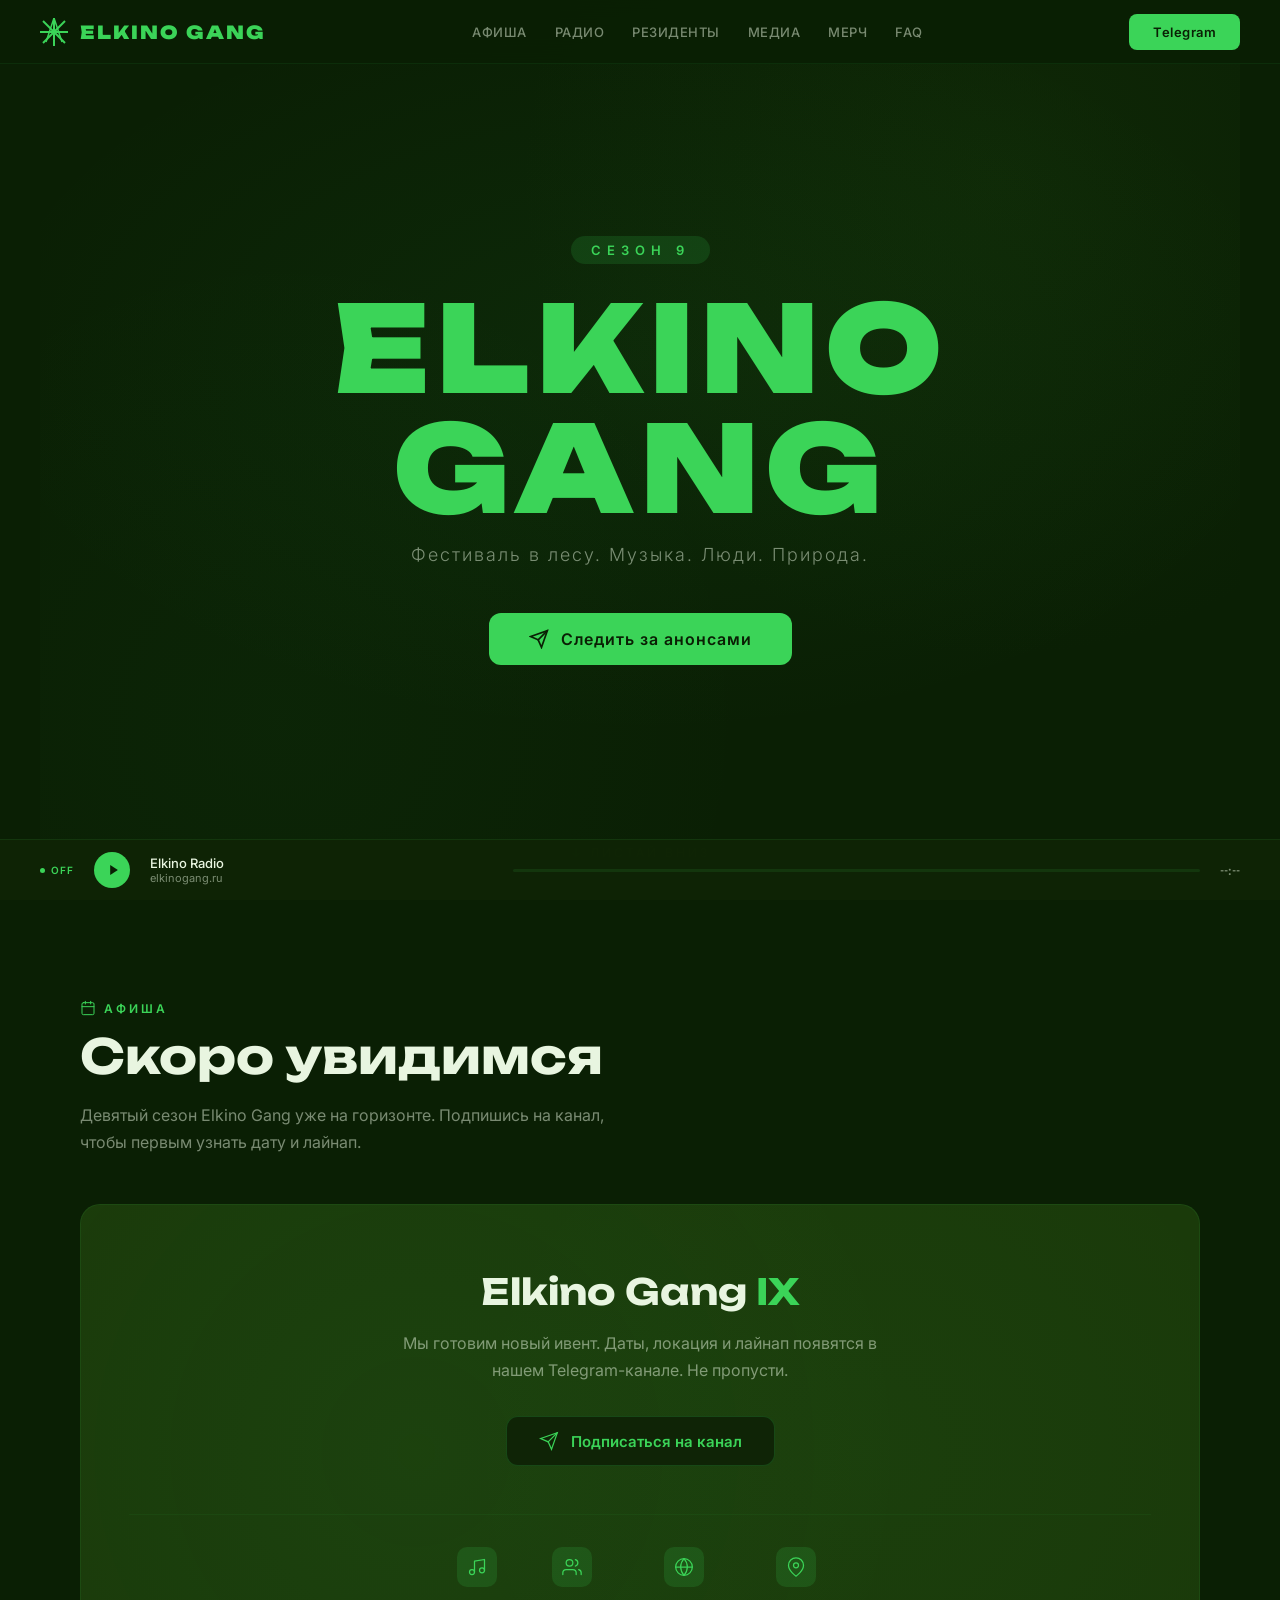
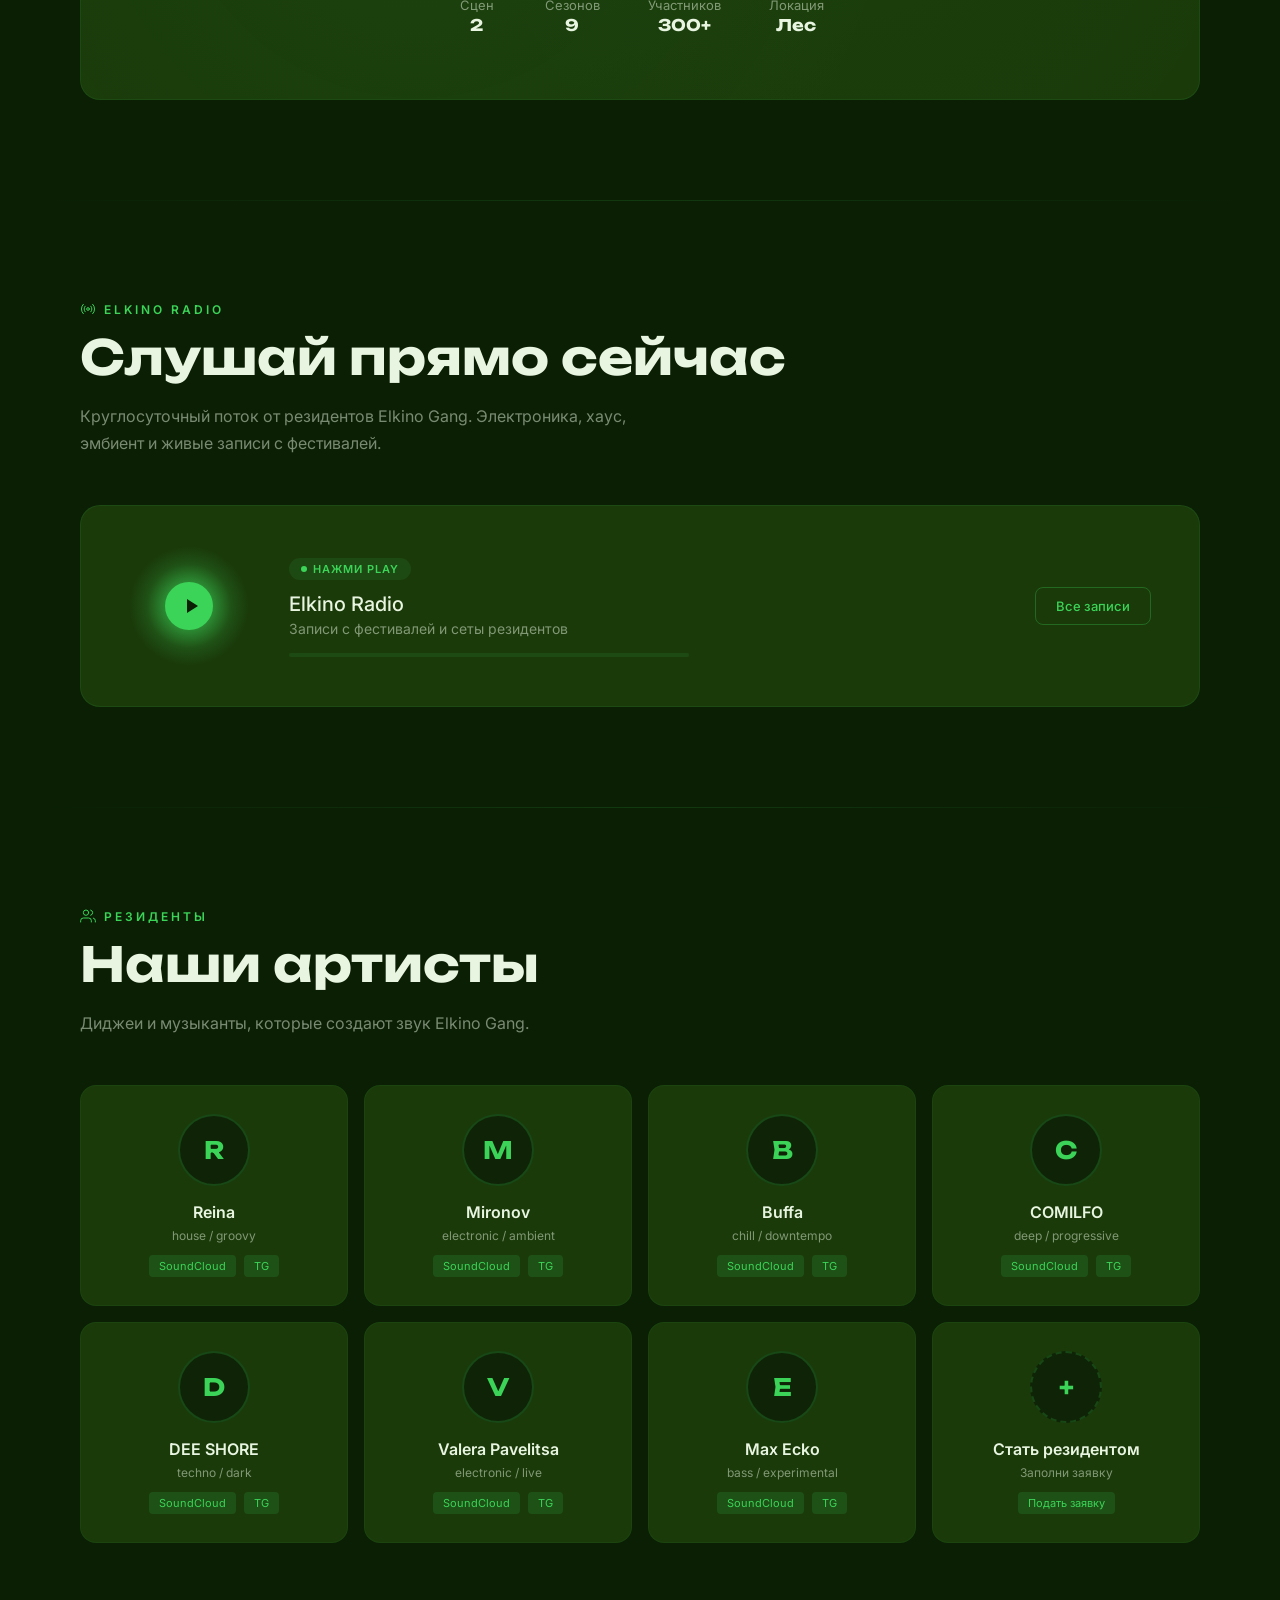
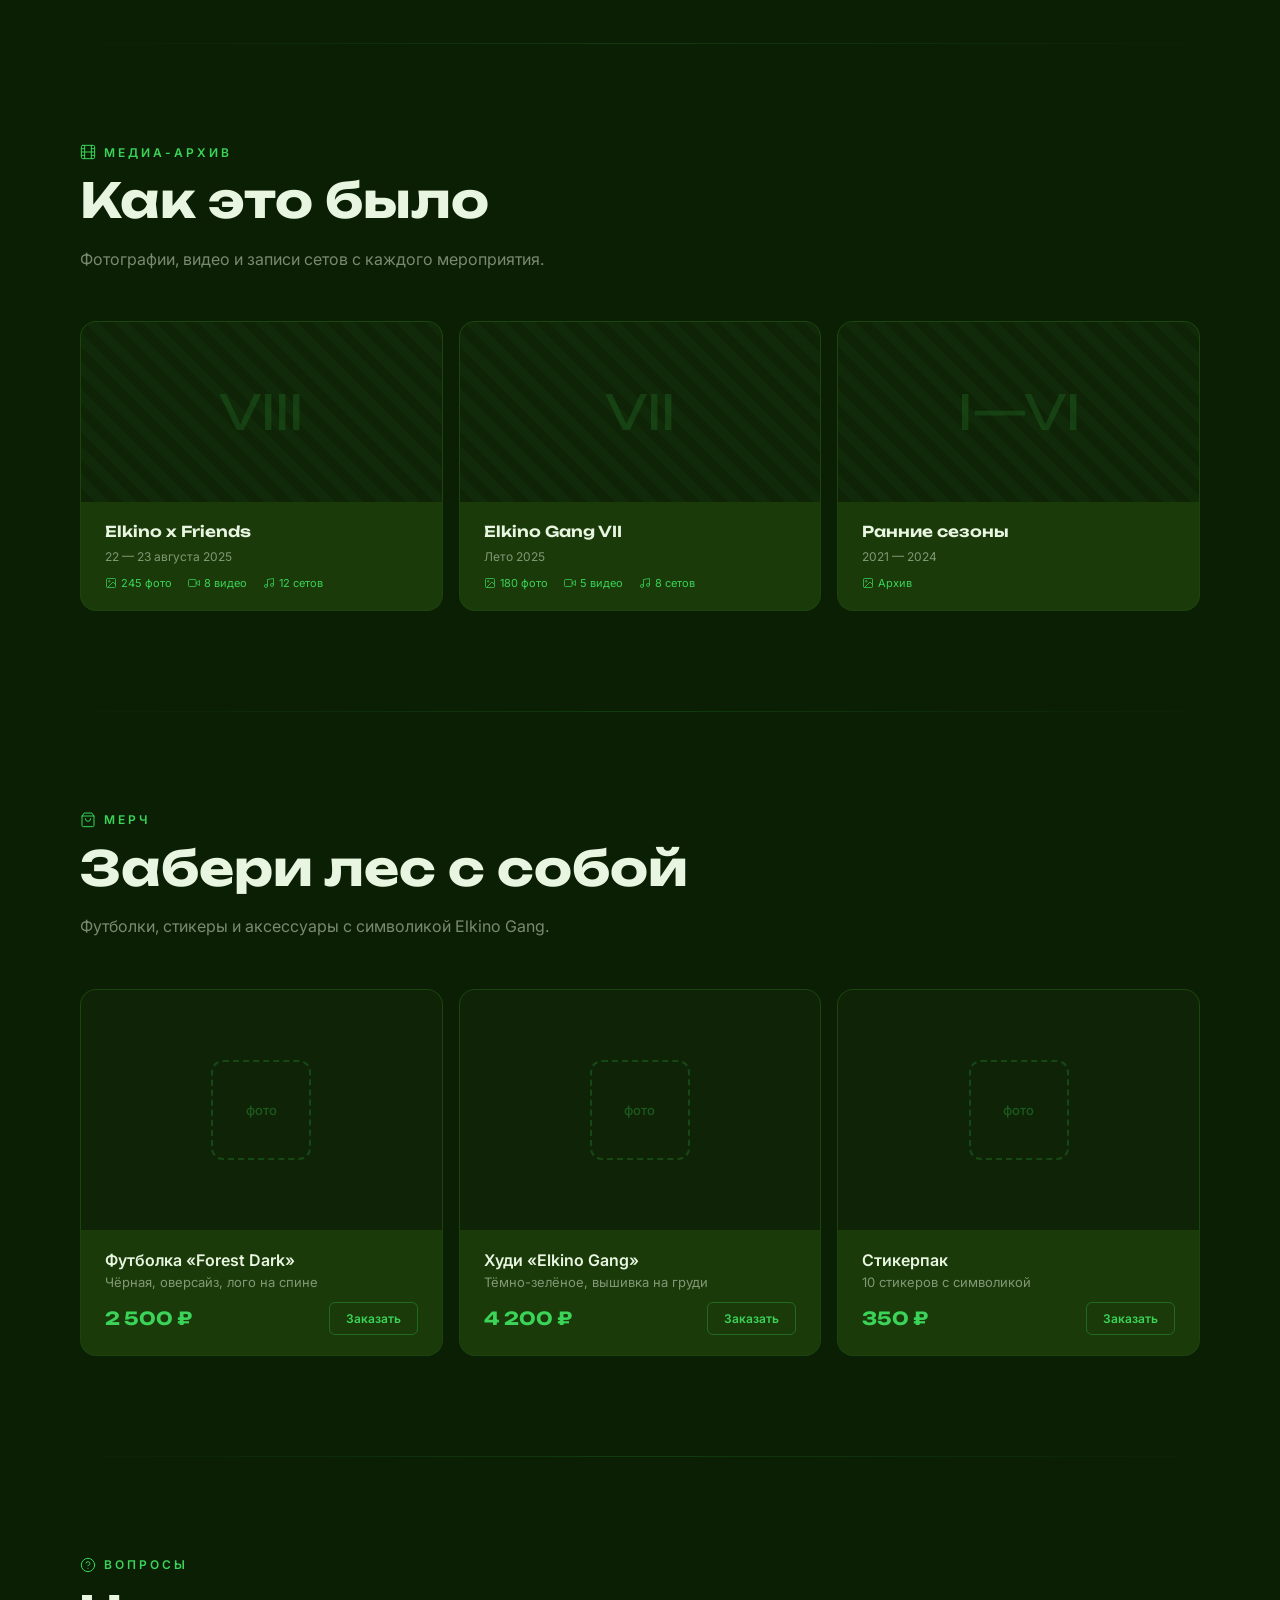
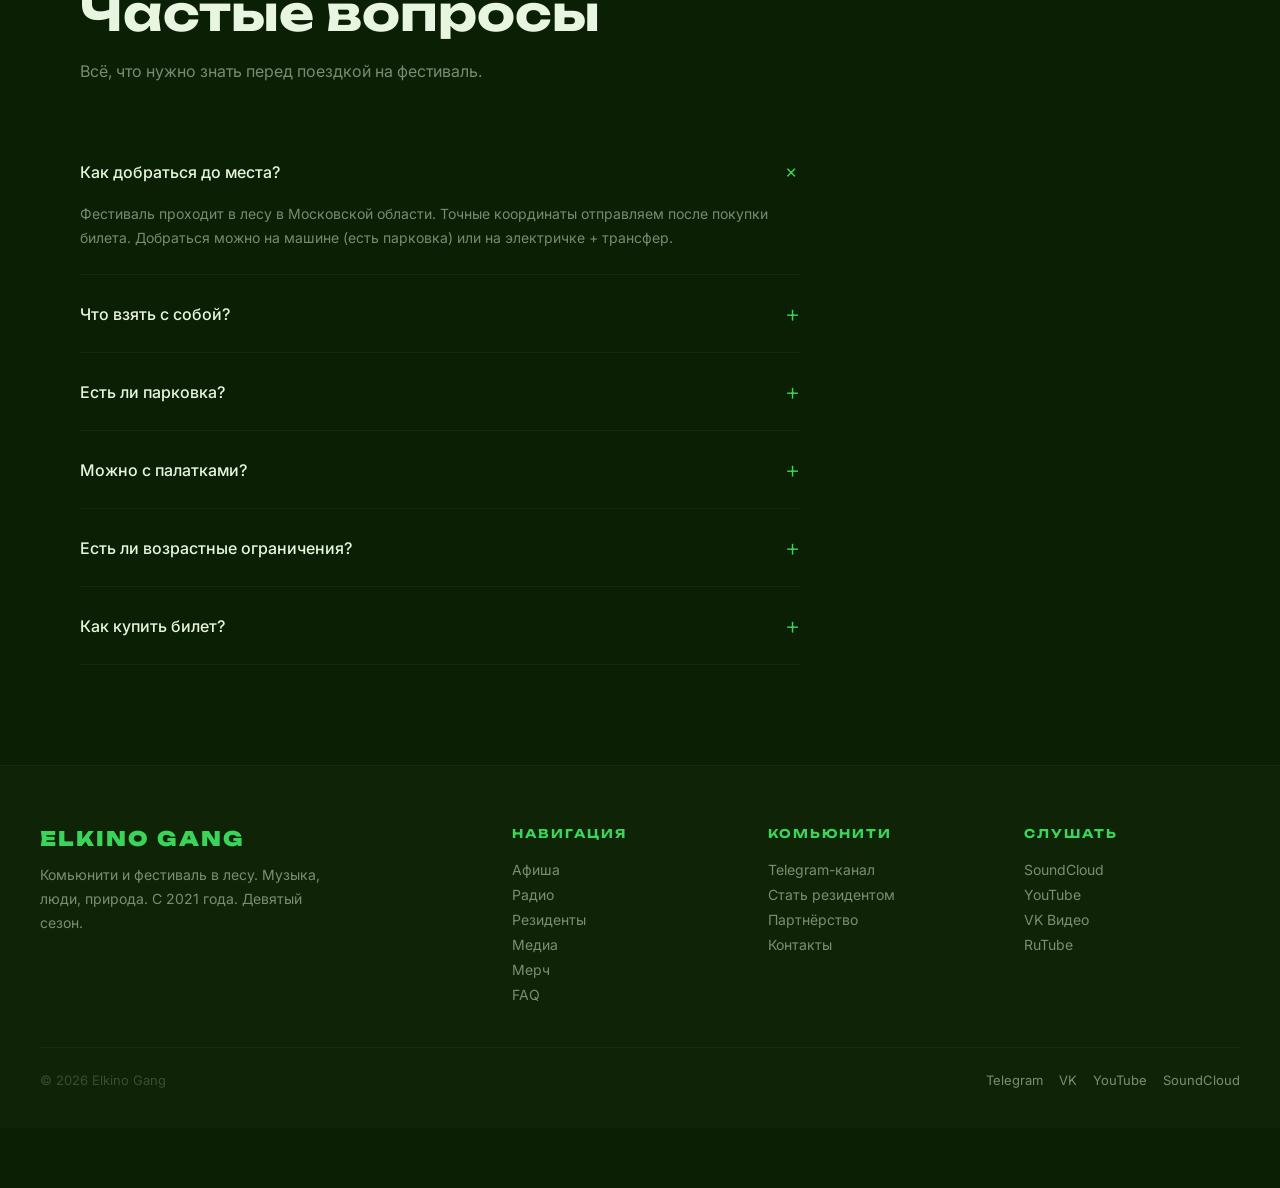
==== index.html @ 64474662 "project restructure: separate CSS/JS files" ====
<!DOCTYPE html>
<html lang="ru">
<head>
  <meta charset="UTF-8">
  <meta name="viewport" content="width=device-width, initial-scale=1.0">
  <title>ELKINO GANG — Фестиваль в лесу</title>
  <meta name="description" content="Elkino Gang — фестиваль в лесу. Музыка, люди, природа. Девятый сезон.">

  <!-- Fonts -->
  <link href="https://fonts.googleapis.com/css2?family=Unbounded:wght@400;500;700;900&family=Inter:wght@300;400;500;600&display=swap" rel="stylesheet">

  <!-- Styles -->
  <link rel="stylesheet" href="css/variables.css">
  <link rel="stylesheet" href="css/base.css">
  <link rel="stylesheet" href="css/animations.css">
  <link rel="stylesheet" href="css/components/nav.css">
  <link rel="stylesheet" href="css/components/hero.css">
  <link rel="stylesheet" href="css/components/event.css">
  <link rel="stylesheet" href="css/components/radio.css">
  <link rel="stylesheet" href="css/components/sections.css">
  <link rel="stylesheet" href="css/components/footer-player.css">
</head>
<body>

<!-- ========== NAV ========== -->
<nav>
  <div class="nav-logo">
    <svg width="28" height="28" viewBox="0 0 28 28" fill="none"><line x1="14" y1="0" x2="14" y2="28" stroke="#3BD458" stroke-width="2"/><line x1="0" y1="14" x2="28" y2="14" stroke="#3BD458" stroke-width="2"/><line x1="3" y1="3" x2="25" y2="25" stroke="#3BD458" stroke-width="2"/><line x1="25" y1="3" x2="3" y2="25" stroke="#3BD458" stroke-width="2"/><line x1="14" y1="0" x2="6" y2="24" stroke="#3BD458" stroke-width="1.5"/><line x1="14" y1="0" x2="22" y2="24" stroke="#3BD458" stroke-width="1.5"/></svg>
    ELKINO GANG
  </div>
  <div class="nav-links">
    <a href="#events">Афиша</a>
    <a href="#radio">Радио</a>
    <a href="#residents">Резиденты</a>
    <a href="#archive">Медиа</a>
    <a href="#merch">Мерч</a>
    <a href="#faq">FAQ</a>
  </div>
  <a href="https://t.me/elkino_gang" class="nav-btn">Telegram</a>
</nav>

<!-- ========== HERO ========== -->
<section class="hero">
  <div class="hero-bg"></div>
  <div class="hero-particles" id="particles"></div>
  <div class="hero-content">
    <div class="hero-season">Сезон 9</div>
    <h1 class="hero-title">ELKINO<br>GANG</h1>
    <p class="hero-sub">Фестиваль в лесу. Музыка. Люди. Природа.</p>
    <a href="https://t.me/elkino_gang" class="hero-cta">
      <svg width="20" height="20" viewBox="0 0 24 24" fill="none" stroke="#0A1F04" stroke-width="2" stroke-linecap="round"><path d="M22 2L11 13"/><path d="M22 2L15 22L11 13L2 9L22 2Z"/></svg>
      Следить за анонсами
    </a>
  </div>
  <div class="hero-scroll">&#x2193; листай вниз</div>
</section>

<!-- ========== EVENTS ========== -->
<section id="events">
  <div class="section-tag">
    <svg viewBox="0 0 24 24" fill="none" stroke="currentColor" stroke-width="1.5" stroke-linecap="round"><rect x="3" y="4" width="18" height="18" rx="2"/><line x1="16" y1="2" x2="16" y2="6"/><line x1="8" y1="2" x2="8" y2="6"/><line x1="3" y1="10" x2="21" y2="10"/></svg>
    Афиша
  </div>
  <h2 class="section-title">Скоро увидимся</h2>
  <div class="section-desc">Девятый сезон Elkino Gang уже на горизонте. Подпишись на канал, чтобы первым узнать дату и лайнап.</div>

  <div class="event-teaser">
    <div class="event-teaser-bg"></div>
    <div class="event-teaser-content">
      <h3>Elkino Gang <span>IX</span></h3>
      <p>Мы готовим новый ивент. Даты, локация и лайнап появятся в нашем Telegram-канале. Не пропусти.</p>
      <a href="https://t.me/elkino_gang" class="event-subscribe">
        <svg viewBox="0 0 24 24" fill="none" stroke="currentColor" stroke-width="1.5" stroke-linecap="round"><path d="M22 2L11 13"/><path d="M22 2L15 22L11 13L2 9L22 2Z"/></svg>
        Подписаться на канал
      </a>
      <div class="event-features">
        <div class="event-feat"><div class="event-feat-icon"><svg viewBox="0 0 24 24"><path d="M9 18V5l12-2v13"/><circle cx="6" cy="18" r="3"/><circle cx="18" cy="16" r="3"/></svg></div><div class="event-feat-label">Сцен</div><div class="event-feat-value">2</div></div>
        <div class="event-feat"><div class="event-feat-icon"><svg viewBox="0 0 24 24"><path d="M17 21v-2a4 4 0 00-4-4H5a4 4 0 00-4 4v2"/><circle cx="9" cy="7" r="4"/><path d="M23 21v-2a4 4 0 00-3-3.87"/><path d="M16 3.13a4 4 0 010 7.75"/></svg></div><div class="event-feat-label">Сезонов</div><div class="event-feat-value">9</div></div>
        <div class="event-feat"><div class="event-feat-icon"><svg viewBox="0 0 24 24"><circle cx="12" cy="12" r="10"/><path d="M2 12h20"/><path d="M12 2a15.3 15.3 0 014 10 15.3 15.3 0 01-4 10 15.3 15.3 0 01-4-10 15.3 15.3 0 014-10z"/></svg></div><div class="event-feat-label">Участников</div><div class="event-feat-value">300+</div></div>
        <div class="event-feat"><div class="event-feat-icon"><svg viewBox="0 0 24 24"><path d="M21 10c0 7-9 13-9 13s-9-6-9-13a9 9 0 0118 0z"/><circle cx="12" cy="10" r="3"/></svg></div><div class="event-feat-label">Локация</div><div class="event-feat-value">Лес</div></div>
      </div>
    </div>
  </div>
</section>

<div class="divider"></div>

<!-- ========== RADIO ========== -->
<section id="radio">
  <div class="section-tag">
    <svg viewBox="0 0 24 24" fill="none" stroke="currentColor" stroke-width="1.5" stroke-linecap="round"><circle cx="12" cy="12" r="2"/><path d="M16.24 7.76a6 6 0 010 8.49"/><path d="M7.76 16.24a6 6 0 010-8.49"/><path d="M19.07 4.93a10 10 0 010 14.14"/><path d="M4.93 19.07a10 10 0 010-14.14"/></svg>
    Elkino Radio
  </div>
  <h2 class="section-title">Слушай прямо сейчас</h2>
  <div class="section-desc">Круглосуточный поток от резидентов Elkino Gang. Электроника, хаус, эмбиент и живые записи с фестивалей.</div>

  <div class="radio-section">
    <div class="radio-vis" id="radioVis">
      <button class="radio-play" onclick="toggleRadio()">
        <svg id="mainPlayIcon" viewBox="0 0 20 20" fill="none"><polygon points="6,3 17,10 6,17" fill="#0A1F04"/></svg>
      </button>
    </div>
    <div class="radio-info">
      <div class="radio-badge"><span class="dot" id="mainDot"></span> <span id="mainBadgeText">Нажми play</span></div>
      <div class="radio-track" id="mainTrackName">Elkino Radio</div>
      <div class="radio-artist">Записи с фестивалей и сеты резидентов</div>
      <div class="radio-bar"><div class="radio-bar-fill" id="mainBarFill"></div></div>
    </div>
    <div class="radio-schedule"><a href="https://soundcloud.com/elkino_gang" target="_blank">Все записи</a></div>
  </div>
</section>

<div class="divider"></div>

<!-- ========== RESIDENTS ========== -->
<section id="residents">
  <div class="section-tag">
    <svg viewBox="0 0 24 24" fill="none" stroke="currentColor" stroke-width="1.5" stroke-linecap="round"><path d="M17 21v-2a4 4 0 00-4-4H5a4 4 0 00-4 4v2"/><circle cx="9" cy="7" r="4"/><path d="M23 21v-2a4 4 0 00-3-3.87"/><path d="M16 3.13a4 4 0 010 7.75"/></svg>
    Резиденты
  </div>
  <h2 class="section-title">Наши артисты</h2>
  <div class="section-desc">Диджеи и музыканты, которые создают звук Elkino Gang.</div>

  <div class="residents-grid">
    <div class="resident-card"><div class="resident-avatar">R</div><div class="resident-name">Reina</div><div class="resident-genre">house / groovy</div><div class="resident-links"><a href="#" class="resident-link">SoundCloud</a><a href="#" class="resident-link">TG</a></div></div>
    <div class="resident-card"><div class="resident-avatar">M</div><div class="resident-name">Mironov</div><div class="resident-genre">electronic / ambient</div><div class="resident-links"><a href="#" class="resident-link">SoundCloud</a><a href="#" class="resident-link">TG</a></div></div>
    <div class="resident-card"><div class="resident-avatar">B</div><div class="resident-name">Buffa</div><div class="resident-genre">chill / downtempo</div><div class="resident-links"><a href="#" class="resident-link">SoundCloud</a><a href="#" class="resident-link">TG</a></div></div>
    <div class="resident-card"><div class="resident-avatar">C</div><div class="resident-name">COMILFO</div><div class="resident-genre">deep / progressive</div><div class="resident-links"><a href="#" class="resident-link">SoundCloud</a><a href="#" class="resident-link">TG</a></div></div>
    <div class="resident-card"><div class="resident-avatar">D</div><div class="resident-name">DEE SHORE</div><div class="resident-genre">techno / dark</div><div class="resident-links"><a href="#" class="resident-link">SoundCloud</a><a href="#" class="resident-link">TG</a></div></div>
    <div class="resident-card"><div class="resident-avatar">V</div><div class="resident-name">Valera Pavelitsa</div><div class="resident-genre">electronic / live</div><div class="resident-links"><a href="#" class="resident-link">SoundCloud</a><a href="#" class="resident-link">TG</a></div></div>
    <div class="resident-card"><div class="resident-avatar">E</div><div class="resident-name">Max Ecko</div><div class="resident-genre">bass / experimental</div><div class="resident-links"><a href="#" class="resident-link">SoundCloud</a><a href="#" class="resident-link">TG</a></div></div>
    <div class="resident-card"><div class="resident-avatar" style="border-style:dashed">+</div><div class="resident-name">Стать резидентом</div><div class="resident-genre">Заполни заявку</div><div class="resident-links"><a href="#" class="resident-link">Подать заявку</a></div></div>
  </div>
</section>

<div class="divider"></div>

<!-- ========== ARCHIVE ========== -->
<section id="archive">
  <div class="section-tag">
    <svg viewBox="0 0 24 24" fill="none" stroke="currentColor" stroke-width="1.5" stroke-linecap="round"><rect x="2" y="2" width="20" height="20" rx="2.18"/><line x1="7" y1="2" x2="7" y2="22"/><line x1="17" y1="2" x2="17" y2="22"/><line x1="2" y1="12" x2="22" y2="12"/><line x1="2" y1="7" x2="7" y2="7"/><line x1="2" y1="17" x2="7" y2="17"/><line x1="17" y1="7" x2="22" y2="7"/><line x1="17" y1="17" x2="22" y2="17"/></svg>
    Медиа-архив
  </div>
  <h2 class="section-title">Как это было</h2>
  <div class="section-desc">Фотографии, видео и записи сетов с каждого мероприятия.</div>

  <div class="archive-grid">
    <div class="archive-card"><div class="archive-thumb"><div class="archive-thumb-pattern"></div><div class="archive-thumb-icon">VIII</div></div><div class="archive-body"><div class="archive-title">Elkino x Friends</div><div class="archive-meta">22 — 23 августа 2025</div><div class="archive-stats"><span><svg viewBox="0 0 24 24"><rect x="3" y="3" width="18" height="18" rx="2"/><circle cx="8.5" cy="8.5" r="1.5"/><path d="M21 15l-5-5L5 21"/></svg> 245 фото</span><span><svg viewBox="0 0 24 24"><polygon points="23 7 16 12 23 17 23 7"/><rect x="1" y="5" width="15" height="14" rx="2"/></svg> 8 видео</span><span><svg viewBox="0 0 24 24"><path d="M9 18V5l12-2v13"/><circle cx="6" cy="18" r="3"/><circle cx="18" cy="16" r="3"/></svg> 12 сетов</span></div></div></div>
    <div class="archive-card"><div class="archive-thumb"><div class="archive-thumb-pattern"></div><div class="archive-thumb-icon">VII</div></div><div class="archive-body"><div class="archive-title">Elkino Gang VII</div><div class="archive-meta">Лето 2025</div><div class="archive-stats"><span><svg viewBox="0 0 24 24"><rect x="3" y="3" width="18" height="18" rx="2"/><circle cx="8.5" cy="8.5" r="1.5"/><path d="M21 15l-5-5L5 21"/></svg> 180 фото</span><span><svg viewBox="0 0 24 24"><polygon points="23 7 16 12 23 17 23 7"/><rect x="1" y="5" width="15" height="14" rx="2"/></svg> 5 видео</span><span><svg viewBox="0 0 24 24"><path d="M9 18V5l12-2v13"/><circle cx="6" cy="18" r="3"/><circle cx="18" cy="16" r="3"/></svg> 8 сетов</span></div></div></div>
    <div class="archive-card"><div class="archive-thumb"><div class="archive-thumb-pattern"></div><div class="archive-thumb-icon">I—VI</div></div><div class="archive-body"><div class="archive-title">Ранние сезоны</div><div class="archive-meta">2021 — 2024</div><div class="archive-stats"><span><svg viewBox="0 0 24 24"><rect x="3" y="3" width="18" height="18" rx="2"/><circle cx="8.5" cy="8.5" r="1.5"/><path d="M21 15l-5-5L5 21"/></svg> Архив</span></div></div></div>
  </div>
</section>

<div class="divider"></div>

<!-- ========== MERCH ========== -->
<section id="merch">
  <div class="section-tag">
    <svg viewBox="0 0 24 24" fill="none" stroke="currentColor" stroke-width="1.5" stroke-linecap="round"><path d="M6 2L3 6v14a2 2 0 002 2h14a2 2 0 002-2V6l-3-4z"/><line x1="3" y1="6" x2="21" y2="6"/><path d="M16 10a4 4 0 01-8 0"/></svg>
    Мерч
  </div>
  <h2 class="section-title">Забери лес с собой</h2>
  <div class="section-desc">Футболки, стикеры и аксессуары с символикой Elkino Gang.</div>

  <div class="merch-grid">
    <div class="merch-card"><div class="merch-img"><div class="merch-img-placeholder">фото</div></div><div class="merch-body"><div class="merch-name">Футболка «Forest Dark»</div><div class="merch-desc">Чёрная, оверсайз, лого на спине</div><div class="merch-bottom"><span class="merch-price">2 500 &#8381;</span><a href="#" class="merch-btn">Заказать</a></div></div></div>
    <div class="merch-card"><div class="merch-img"><div class="merch-img-placeholder">фото</div></div><div class="merch-body"><div class="merch-name">Худи «Elkino Gang»</div><div class="merch-desc">Тёмно-зелёное, вышивка на груди</div><div class="merch-bottom"><span class="merch-price">4 200 &#8381;</span><a href="#" class="merch-btn">Заказать</a></div></div></div>
    <div class="merch-card"><div class="merch-img"><div class="merch-img-placeholder">фото</div></div><div class="merch-body"><div class="merch-name">Стикерпак</div><div class="merch-desc">10 стикеров с символикой</div><div class="merch-bottom"><span class="merch-price">350 &#8381;</span><a href="#" class="merch-btn">Заказать</a></div></div></div>
  </div>
</section>

<div class="divider"></div>

<!-- ========== FAQ ========== -->
<section id="faq">
  <div class="section-tag">
    <svg viewBox="0 0 24 24" fill="none" stroke="currentColor" stroke-width="1.5" stroke-linecap="round"><circle cx="12" cy="12" r="10"/><path d="M9.09 9a3 3 0 015.83 1c0 2-3 3-3 3"/><line x1="12" y1="17" x2="12.01" y2="17"/></svg>
    Вопросы
  </div>
  <h2 class="section-title">Частые вопросы</h2>
  <div class="section-desc">Всё, что нужно знать перед поездкой на фестиваль.</div>

  <div class="faq-list">
    <div class="faq-item open"><div class="faq-q"><span>Как добраться до места?</span><span class="plus">+</span></div><div class="faq-a">Фестиваль проходит в лесу в Московской области. Точные координаты отправляем после покупки билета. Добраться можно на машине (есть парковка) или на электричке + трансфер.</div></div>
    <div class="faq-item"><div class="faq-q"><span>Что взять с собой?</span><span class="plus">+</span></div><div class="faq-a">Палатку, спальник, тёплую одежду на ночь, удобную обувь, средство от комаров, хорошее настроение. Еда и бар работают на территории.</div></div>
    <div class="faq-item"><div class="faq-q"><span>Есть ли парковка?</span><span class="plus">+</span></div><div class="faq-a">Да, бесплатная парковка рядом с территорией фестиваля.</div></div>
    <div class="faq-item"><div class="faq-q"><span>Можно с палатками?</span><span class="plus">+</span></div><div class="faq-a">Конечно! Кемпинг — одна из главных фишек Elkino Gang. Палатку ставишь прямо в лесу на территории.</div></div>
    <div class="faq-item"><div class="faq-q"><span>Есть ли возрастные ограничения?</span><span class="plus">+</span></div><div class="faq-a">Фестиваль 18+. При входе могут попросить документ.</div></div>
    <div class="faq-item"><div class="faq-q"><span>Как купить билет?</span><span class="plus">+</span></div><div class="faq-a">Билеты продаются через нашего Telegram-бота @elkino_gang_bot. Нажми «Купить билет» и следуй инструкциям.</div></div>
  </div>
</section>

<!-- ========== FOOTER ========== -->
<footer>
  <div class="footer-inner">
    <div class="footer-brand"><div class="footer-logo">ELKINO GANG</div><p>Комьюнити и фестиваль в лесу. Музыка, люди, природа. С 2021 года. Девятый сезон.</p></div>
    <div class="footer-col"><h4>Навигация</h4><a href="#events">Афиша</a><a href="#radio">Радио</a><a href="#residents">Резиденты</a><a href="#archive">Медиа</a><a href="#merch">Мерч</a><a href="#faq">FAQ</a></div>
    <div class="footer-col"><h4>Комьюнити</h4><a href="https://t.me/elkino_gang">Telegram-канал</a><a href="#">Стать резидентом</a><a href="#">Партнёрство</a><a href="#">Контакты</a></div>
    <div class="footer-col"><h4>Слушать</h4><a href="https://soundcloud.com/elkino_gang">SoundCloud</a><a href="#">YouTube</a><a href="#">VK Видео</a><a href="#">RuTube</a></div>
  </div>
  <div class="footer-bottom"><span>&copy; 2026 Elkino Gang</span><div class="footer-socials"><a href="https://t.me/elkino_gang">Telegram</a><a href="#">VK</a><a href="#">YouTube</a><a href="https://soundcloud.com/elkino_gang">SoundCloud</a></div></div>
</footer>

<!-- ========== STICKY PLAYER ========== -->
<div class="sticky-player">
  <div class="sp-badge"><span class="dot" id="spDot"></span> <span id="spStatus">OFF</span></div>
  <button class="sp-play" onclick="toggleRadio()">
    <svg id="spPlayIcon" viewBox="0 0 20 20" fill="none"><polygon points="6,3 17,10 6,17" fill="#0A1F04"/></svg>
  </button>
  <div class="sp-info"><div class="sp-track" id="spTrack">Elkino Radio</div><div class="sp-artist">elkinogang.ru</div></div>
  <div class="sp-bar"><div class="sp-bar-fill" id="spBarFill"></div></div>
  <div class="sp-time" id="spTime">--:--</div>
</div>

<audio id="radioStream" preload="none"></audio>

<!-- Scripts -->
<script src="js/particles.js"></script>
<script src="js/faq.js"></script>
<script src="js/radio.js"></script>

<div style="height:60px"></div>
</body>
</html>
---- css/variables.css ----
/* =============================================
   ELKINO GANG — Design Tokens & Variables
   ============================================= */

:root {
  /* Brand colors */
  --deep: #0A1F04;
  --dark: #0F2406;
  --forest: #1A3A0A;
  --moss: #2A5C14;
  --green: #3BD458;
  --green-dim: rgba(59, 212, 88, 0.15);
  --green-glow: rgba(59, 212, 88, 0.4);

  /* Text colors */
  --dew: #E8F5E0;
  --dew-50: rgba(232, 245, 224, 0.5);
  --dew-20: rgba(232, 245, 224, 0.2);
  --dew-08: rgba(232, 245, 224, 0.08);

  /* Typography */
  --font-heading: 'Unbounded', sans-serif;
  --font-body: 'Inter', sans-serif;

  /* Spacing */
  --section-padding: 100px 40px;
  --max-width: 1200px;

  /* Border radius */
  --radius-sm: 8px;
  --radius-md: 12px;
  --radius-lg: 16px;
  --radius-xl: 20px;

  /* Transitions */
  --transition-fast: 0.2s ease;
  --transition-base: 0.3s ease;
  --transition-slow: 0.4s ease;
}
---- css/base.css ----
/* =============================================
   ELKINO GANG — Base / Reset / Typography
   ============================================= */

* {
  margin: 0;
  padding: 0;
  box-sizing: border-box;
}

body {
  font-family: var(--font-body);
  background: var(--deep);
  color: var(--dew);
  overflow-x: hidden;
}

h1, h2, h3, h4 {
  font-family: var(--font-heading);
}

a {
  color: inherit;
  text-decoration: none;
}

section {
  padding: var(--section-padding);
  max-width: var(--max-width);
  margin: 0 auto;
}

.section-tag {
  font-size: 12px;
  font-weight: 600;
  letter-spacing: 3px;
  text-transform: uppercase;
  color: var(--green);
  margin-bottom: 12px;
  display: flex;
  align-items: center;
  gap: 8px;
}

.section-tag svg {
  width: 16px;
  height: 16px;
}

.section-title {
  font-size: clamp(28px, 4vw, 48px);
  font-weight: 700;
  color: var(--dew);
  margin-bottom: 16px;
  line-height: 1.2;
}

.section-desc {
  font-size: 16px;
  color: var(--dew-50);
  max-width: 560px;
  line-height: 1.7;
  margin-bottom: 48px;
}

.divider {
  height: 1px;
  background: linear-gradient(90deg, transparent 0%, rgba(59, 212, 88, 0.15) 50%, transparent 100%);
  max-width: var(--max-width);
  margin: 0 auto;
}
---- css/animations.css ----
/* =============================================
   ELKINO GANG — Animations
   ============================================= */

@keyframes float {
  0% { opacity: 0; transform: translateY(100vh) scale(0); }
  20% { opacity: 0.6; }
  80% { opacity: 0.3; }
  100% { opacity: 0; transform: translateY(-20vh) scale(1); }
}

@keyframes fadeUp {
  from { opacity: 0; transform: translateY(30px); }
  to { opacity: 1; transform: translateY(0); }
}

@keyframes pulse {
  0%, 100% { opacity: 0.3; }
  50% { opacity: 0.7; }
}

@keyframes blink {
  0%, 100% { opacity: 1; }
  50% { opacity: 0.2; }
}

@keyframes radioPulse {
  0%, 100% { box-shadow: 0 0 0 0 rgba(59, 212, 88, 0.2); }
  50% { box-shadow: 0 0 0 20px rgba(59, 212, 88, 0); }
}

@keyframes radioProgress {
  from { width: 0%; }
  to { width: 100%; }
}


/* =============================================
   ELKINO GANG — Responsive
   ============================================= */

@media (max-width: 900px) {
  nav { padding: 0 20px; }
  .nav-links { display: none; }

  section { padding: 60px 20px; }

  .residents-grid { grid-template-columns: repeat(2, 1fr); }
  .archive-grid,
  .merch-grid { grid-template-columns: 1fr; }

  .footer-inner { grid-template-columns: 1fr 1fr; }

  .radio-section {
    flex-direction: column;
    text-align: center;
  }
  .radio-bar { margin: 0 auto; }
  .radio-schedule { text-align: center; }

  .event-features { flex-wrap: wrap; gap: 24px; }

  .sticky-player { padding: 12px 16px; gap: 12px; }
}
---- css/components/nav.css ----
/* =============================================
   ELKINO GANG — Navigation
   ============================================= */

nav {
  position: fixed;
  top: 0;
  left: 0;
  right: 0;
  z-index: 100;
  background: rgba(10, 31, 4, 0.85);
  backdrop-filter: blur(20px);
  -webkit-backdrop-filter: blur(20px);
  border-bottom: 1px solid rgba(59, 212, 88, 0.08);
  padding: 0 40px;
  height: 64px;
  display: flex;
  align-items: center;
  justify-content: space-between;
}

.nav-logo {
  font-family: var(--font-heading);
  font-weight: 900;
  font-size: 18px;
  color: var(--green);
  letter-spacing: 2px;
  display: flex;
  align-items: center;
  gap: 12px;
}

.nav-links {
  display: flex;
  gap: 28px;
  align-items: center;
}

.nav-links a {
  color: var(--dew-50);
  text-decoration: none;
  font-size: 13px;
  font-weight: 500;
  letter-spacing: 0.5px;
  transition: color var(--transition-base);
  text-transform: uppercase;
}

.nav-links a:hover {
  color: var(--green);
}

.nav-btn {
  background: var(--green);
  color: var(--deep);
  padding: 10px 24px;
  border-radius: var(--radius-sm);
  font-size: 13px;
  font-weight: 600;
  text-decoration: none;
  letter-spacing: 0.5px;
  transition: all var(--transition-base);
}

.nav-btn:hover {
  background: #4AE668;
  transform: translateY(-1px);
}
---- css/components/hero.css ----
/* =============================================
   ELKINO GANG — Hero Section
   ============================================= */

.hero {
  height: 100vh;
  display: flex;
  flex-direction: column;
  align-items: center;
  justify-content: center;
  text-align: center;
  position: relative;
  overflow: hidden;
}

.hero-bg {
  position: absolute;
  inset: 0;
  background:
    radial-gradient(ellipse 80% 60% at 50% 40%, rgba(59, 212, 88, 0.06) 0%, transparent 70%),
    radial-gradient(circle at 20% 80%, rgba(59, 212, 88, 0.03) 0%, transparent 40%),
    radial-gradient(circle at 80% 20%, rgba(42, 92, 20, 0.15) 0%, transparent 40%);
}

.hero-particles {
  position: absolute;
  inset: 0;
  overflow: hidden;
}

.particle {
  position: absolute;
  width: 2px;
  height: 2px;
  background: var(--green);
  border-radius: 50%;
  opacity: 0;
  animation: float 6s ease-in-out infinite;
}

.hero-content {
  position: relative;
  z-index: 2;
}

.hero-season {
  font-size: 13px;
  font-weight: 600;
  letter-spacing: 6px;
  color: var(--green);
  text-transform: uppercase;
  margin-bottom: 24px;
  opacity: 0;
  animation: fadeUp 0.8s ease forwards 0.2s;
  background: var(--green-dim);
  display: inline-block;
  padding: 6px 20px;
  border-radius: 20px;
}

.hero-title {
  font-size: clamp(48px, 10vw, 120px);
  font-weight: 900;
  color: var(--green);
  letter-spacing: 6px;
  line-height: 1;
  margin-bottom: 16px;
  opacity: 0;
  animation: fadeUp 0.8s ease forwards 0.4s;
}

.hero-sub {
  font-size: 18px;
  color: var(--dew-50);
  font-weight: 300;
  letter-spacing: 2px;
  margin-bottom: 48px;
  opacity: 0;
  animation: fadeUp 0.8s ease forwards 0.6s;
}

.hero-cta {
  display: inline-flex;
  align-items: center;
  gap: 12px;
  background: var(--green);
  color: var(--deep);
  padding: 16px 40px;
  border-radius: var(--radius-md);
  font-size: 16px;
  font-weight: 600;
  text-decoration: none;
  letter-spacing: 1px;
  transition: all var(--transition-base);
  opacity: 0;
  animation: fadeUp 0.8s ease forwards 0.8s;
}

.hero-cta:hover {
  background: #4AE668;
  transform: translateY(-2px);
  box-shadow: 0 8px 32px rgba(59, 212, 88, 0.25);
}

.hero-scroll {
  position: absolute;
  bottom: 40px;
  left: 50%;
  transform: translateX(-50%);
  color: var(--dew-20);
  font-size: 12px;
  letter-spacing: 3px;
  text-transform: uppercase;
  animation: pulse 2s ease infinite;
}
---- css/components/event.css ----
/* =============================================
   ELKINO GANG — Event Teaser
   ============================================= */

.event-teaser {
  background: var(--forest);
  border: 1px solid rgba(59, 212, 88, 0.1);
  border-radius: var(--radius-xl);
  padding: 64px 48px;
  text-align: center;
  position: relative;
  overflow: hidden;
}

.event-teaser-bg {
  position: absolute;
  inset: 0;
  background:
    radial-gradient(circle at 30% 50%, rgba(59, 212, 88, 0.05) 0%, transparent 60%),
    radial-gradient(circle at 70% 50%, rgba(59, 212, 88, 0.03) 0%, transparent 50%);
}

.event-teaser-content { position: relative; z-index: 1; }
.event-teaser h3 { font-size: 36px; font-weight: 700; margin-bottom: 16px; }
.event-teaser h3 span { color: var(--green); }
.event-teaser p { font-size: 16px; color: var(--dew-50); max-width: 480px; margin: 0 auto 32px; line-height: 1.7; }

.event-subscribe {
  display: inline-flex;
  align-items: center;
  gap: 12px;
  background: var(--dark);
  border: 1.5px solid rgba(59, 212, 88, 0.2);
  padding: 14px 32px;
  border-radius: var(--radius-md);
  text-decoration: none;
  color: var(--green);
  font-weight: 600;
  font-size: 15px;
  transition: all var(--transition-base);
}

.event-subscribe:hover { border-color: var(--green); background: var(--green-dim); }
.event-subscribe svg { width: 20px; height: 20px; }

.event-features {
  display: flex;
  justify-content: center;
  gap: 48px;
  margin-top: 48px;
  padding-top: 32px;
  border-top: 1px solid rgba(59, 212, 88, 0.06);
}

.event-feat { text-align: center; }

.event-feat-icon {
  width: 40px;
  height: 40px;
  margin: 0 auto 10px;
  background: var(--green-dim);
  border-radius: 10px;
  display: flex;
  align-items: center;
  justify-content: center;
}

.event-feat-icon svg { width: 20px; height: 20px; stroke: var(--green); fill: none; stroke-width: 1.5; stroke-linecap: round; stroke-linejoin: round; }
.event-feat-label { font-size: 13px; color: var(--dew-50); }
.event-feat-value { font-family: var(--font-heading); font-size: 16px; font-weight: 700; color: var(--dew); margin-top: 2px; }
---- css/components/radio.css ----
/* =============================================
   ELKINO GANG — Radio Section
   ============================================= */

.radio-section {
  background: var(--forest);
  border: 1px solid rgba(59, 212, 88, 0.1);
  border-radius: var(--radius-xl);
  padding: 40px 48px;
  display: flex;
  align-items: center;
  gap: 40px;
}

.radio-vis {
  width: 120px;
  height: 120px;
  border-radius: 50%;
  background: radial-gradient(circle, var(--green) 0%, var(--green-dim) 50%, transparent 70%);
  display: flex;
  align-items: center;
  justify-content: center;
  flex-shrink: 0;
  transition: box-shadow var(--transition-base);
}

.radio-vis.playing { animation: radioPulse 3s ease-in-out infinite; }

.radio-play {
  width: 48px;
  height: 48px;
  background: var(--green);
  border-radius: 50%;
  display: flex;
  align-items: center;
  justify-content: center;
  cursor: pointer;
  transition: transform var(--transition-fast);
  border: none;
}

.radio-play:hover { transform: scale(1.1); }
.radio-play svg { width: 20px; height: 20px; margin-left: 3px; }

.radio-info { flex: 1; }

.radio-badge {
  display: inline-flex;
  align-items: center;
  gap: 6px;
  background: rgba(59, 212, 88, 0.1);
  color: var(--green);
  padding: 4px 12px;
  border-radius: 20px;
  font-size: 11px;
  font-weight: 600;
  letter-spacing: 1px;
  text-transform: uppercase;
  margin-bottom: 12px;
}

.radio-badge .dot { width: 6px; height: 6px; background: var(--green); border-radius: 50%; }
.radio-badge .dot.live { animation: blink 1.5s ease infinite; }

.radio-track { font-size: 20px; font-weight: 500; margin-bottom: 4px; }
.radio-artist { font-size: 14px; color: var(--dew-50); margin-bottom: 16px; }

.radio-bar { height: 4px; background: rgba(59, 212, 88, 0.1); border-radius: 2px; overflow: hidden; max-width: 400px; }
.radio-bar-fill { height: 100%; width: 0%; background: var(--green); border-radius: 2px; transition: width var(--transition-base); }
.radio-bar-fill.active { animation: radioProgress 30s linear infinite; }

.radio-schedule { text-align: right; flex-shrink: 0; }
.radio-schedule a {
  color: var(--green);
  text-decoration: none;
  font-size: 13px;
  font-weight: 500;
  border: 1px solid rgba(59, 212, 88, 0.3);
  padding: 10px 20px;
  border-radius: var(--radius-sm);
  display: block;
  transition: all var(--transition-base);
}
.radio-schedule a:hover { background: var(--green-dim); }
---- css/components/sections.css ----
/* =============================================
   ELKINO GANG — Residents
   ============================================= */

.residents-grid { display: grid; grid-template-columns: repeat(4, 1fr); gap: 16px; }

.resident-card {
  background: var(--forest);
  border: 1px solid rgba(59, 212, 88, 0.06);
  border-radius: var(--radius-lg);
  padding: 28px 24px;
  text-align: center;
  transition: all var(--transition-base);
  cursor: pointer;
}
.resident-card:hover { border-color: rgba(59, 212, 88, 0.3); transform: translateY(-4px); }

.resident-avatar {
  width: 72px; height: 72px; border-radius: 50%;
  background: var(--dark); border: 2px solid rgba(59, 212, 88, 0.2);
  margin: 0 auto 16px;
  display: flex; align-items: center; justify-content: center;
  font-family: var(--font-heading); font-size: 24px; font-weight: 700; color: var(--green);
}

.resident-name { font-weight: 600; font-size: 16px; margin-bottom: 6px; }
.resident-genre { font-size: 12px; color: var(--dew-50); margin-bottom: 12px; }
.resident-links { display: flex; gap: 8px; justify-content: center; }
.resident-link {
  font-size: 11px; color: var(--green); text-decoration: none;
  background: var(--green-dim); padding: 4px 10px; border-radius: 4px;
  transition: background var(--transition-base);
}
.resident-link:hover { background: rgba(59, 212, 88, 0.25); }


/* =============================================
   ELKINO GANG — Media Archive
   ============================================= */

.archive-grid { display: grid; grid-template-columns: repeat(3, 1fr); gap: 16px; }

.archive-card {
  background: var(--forest);
  border: 1px solid rgba(59, 212, 88, 0.06);
  border-radius: var(--radius-lg);
  overflow: hidden;
  transition: all var(--transition-base);
  cursor: pointer;
}
.archive-card:hover { border-color: rgba(59, 212, 88, 0.3); transform: translateY(-4px); }

.archive-thumb {
  height: 180px; background: var(--dark);
  display: flex; align-items: center; justify-content: center;
  position: relative; overflow: hidden;
}
.archive-thumb-pattern {
  position: absolute; inset: 0;
  background: repeating-linear-gradient(45deg, transparent, transparent 10px, rgba(59, 212, 88, 0.03) 10px, rgba(59, 212, 88, 0.03) 20px);
}
.archive-thumb-icon { font-family: var(--font-heading); font-size: 48px; color: rgba(59, 212, 88, 0.15); z-index: 1; }

.archive-body { padding: 20px 24px; }
.archive-title { font-family: var(--font-heading); font-size: 15px; font-weight: 600; margin-bottom: 8px; }
.archive-meta { font-size: 12px; color: var(--dew-50); margin-bottom: 12px; }
.archive-stats { display: flex; gap: 16px; font-size: 11px; color: var(--green); }
.archive-stats span { display: flex; align-items: center; gap: 4px; }
.archive-stats svg { width: 12px; height: 12px; stroke: var(--green); fill: none; stroke-width: 1.5; }


/* =============================================
   ELKINO GANG — Merch
   ============================================= */

.merch-grid { display: grid; grid-template-columns: repeat(3, 1fr); gap: 16px; }

.merch-card {
  background: var(--forest);
  border: 1px solid rgba(59, 212, 88, 0.06);
  border-radius: var(--radius-lg);
  overflow: hidden;
  transition: all var(--transition-base);
}
.merch-card:hover { border-color: rgba(59, 212, 88, 0.3); transform: translateY(-4px); }

.merch-img { height: 240px; background: var(--dark); display: flex; align-items: center; justify-content: center; }
.merch-img-placeholder {
  width: 100px; height: 100px;
  border: 2px dashed rgba(59, 212, 88, 0.2); border-radius: var(--radius-md);
  display: flex; align-items: center; justify-content: center;
  color: rgba(59, 212, 88, 0.3); font-size: 13px; font-weight: 500;
}

.merch-body { padding: 20px 24px; }
.merch-name { font-weight: 600; font-size: 16px; margin-bottom: 4px; }
.merch-desc { font-size: 13px; color: var(--dew-50); margin-bottom: 12px; }
.merch-bottom { display: flex; justify-content: space-between; align-items: center; }
.merch-price { font-family: var(--font-heading); font-size: 18px; font-weight: 700; color: var(--green); }
.merch-btn {
  font-size: 12px; font-weight: 600; color: var(--green);
  border: 1px solid rgba(59, 212, 88, 0.3);
  padding: 8px 16px; border-radius: 6px;
  text-decoration: none; transition: all var(--transition-base);
}
.merch-btn:hover { background: var(--green-dim); }


/* =============================================
   ELKINO GANG — FAQ
   ============================================= */

.faq-list { max-width: 720px; }

.faq-item {
  border-bottom: 1px solid rgba(59, 212, 88, 0.08);
  padding: 24px 0;
  cursor: pointer;
}

.faq-q {
  display: flex; justify-content: space-between; align-items: center;
  font-weight: 500; font-size: 16px;
}

.faq-q .plus {
  color: var(--green); font-size: 24px; font-weight: 300;
  transition: transform var(--transition-base);
}

.faq-item.open .plus { transform: rotate(45deg); }

.faq-a {
  max-height: 0; overflow: hidden;
  transition: max-height var(--transition-slow), padding var(--transition-slow);
  color: var(--dew-50); font-size: 14px; line-height: 1.7;
}

.faq-item.open .faq-a { max-height: 200px; padding-top: 16px; }
---- css/components/footer-player.css ----
/* =============================================
   ELKINO GANG — Footer
   ============================================= */

footer {
  background: var(--dark);
  border-top: 1px solid rgba(59, 212, 88, 0.06);
  padding: 60px 40px 40px;
}

.footer-inner {
  max-width: var(--max-width);
  margin: 0 auto;
  display: grid;
  grid-template-columns: 2fr 1fr 1fr 1fr;
  gap: 40px;
}

.footer-brand .footer-logo {
  font-family: var(--font-heading);
  font-weight: 900; font-size: 20px; color: var(--green);
  letter-spacing: 2px; margin-bottom: 12px;
}
.footer-brand p { font-size: 14px; color: var(--dew-50); line-height: 1.7; max-width: 280px; }

.footer-col h4 { font-size: 12px; color: var(--green); letter-spacing: 2px; text-transform: uppercase; margin-bottom: 16px; }
.footer-col a { display: block; color: var(--dew-50); text-decoration: none; font-size: 14px; padding: 4px 0; transition: color var(--transition-base); }
.footer-col a:hover { color: var(--green); }

.footer-bottom {
  max-width: var(--max-width); margin: 40px auto 0; padding-top: 24px;
  border-top: 1px solid rgba(59, 212, 88, 0.06);
  display: flex; justify-content: space-between; align-items: center;
  font-size: 13px; color: var(--dew-20);
}

.footer-socials { display: flex; gap: 16px; }
.footer-socials a { color: var(--dew-50); text-decoration: none; font-size: 13px; transition: color var(--transition-base); }
.footer-socials a:hover { color: var(--green); }


/* =============================================
   ELKINO GANG — Sticky Player
   ============================================= */

.sticky-player {
  position: fixed; bottom: 0; left: 0; right: 0; z-index: 100;
  background: rgba(15, 36, 6, 0.95);
  backdrop-filter: blur(20px);
  border-top: 1px solid rgba(59, 212, 88, 0.1);
  padding: 12px 40px;
  display: flex; align-items: center; gap: 20px;
}

.sp-play {
  width: 36px; height: 36px; background: var(--green); border-radius: 50%;
  display: flex; align-items: center; justify-content: center;
  cursor: pointer; flex-shrink: 0; border: none;
}
.sp-play svg { width: 14px; height: 14px; margin-left: 2px; }

.sp-info { flex: 1; min-width: 0; }
.sp-track { font-size: 13px; font-weight: 500; white-space: nowrap; overflow: hidden; text-overflow: ellipsis; }
.sp-artist { font-size: 11px; color: var(--dew-50); }

.sp-bar { flex: 2; height: 3px; background: rgba(59, 212, 88, 0.1); border-radius: 2px; overflow: hidden; }
.sp-bar-fill { height: 100%; width: 0%; background: var(--green); border-radius: 2px; }
.sp-bar-fill.active { animation: radioProgress 60s linear infinite; }

.sp-time { font-size: 12px; color: var(--dew-50); font-family: var(--font-heading); flex-shrink: 0; }

.sp-badge {
  display: flex; align-items: center; gap: 6px;
  font-size: 10px; font-weight: 600; color: var(--green);
  letter-spacing: 1px; text-transform: uppercase; flex-shrink: 0;
}
.sp-badge .dot { width: 5px; height: 5px; background: var(--green); border-radius: 50%; }
.sp-badge .dot.live { animation: blink 1.5s ease infinite; }
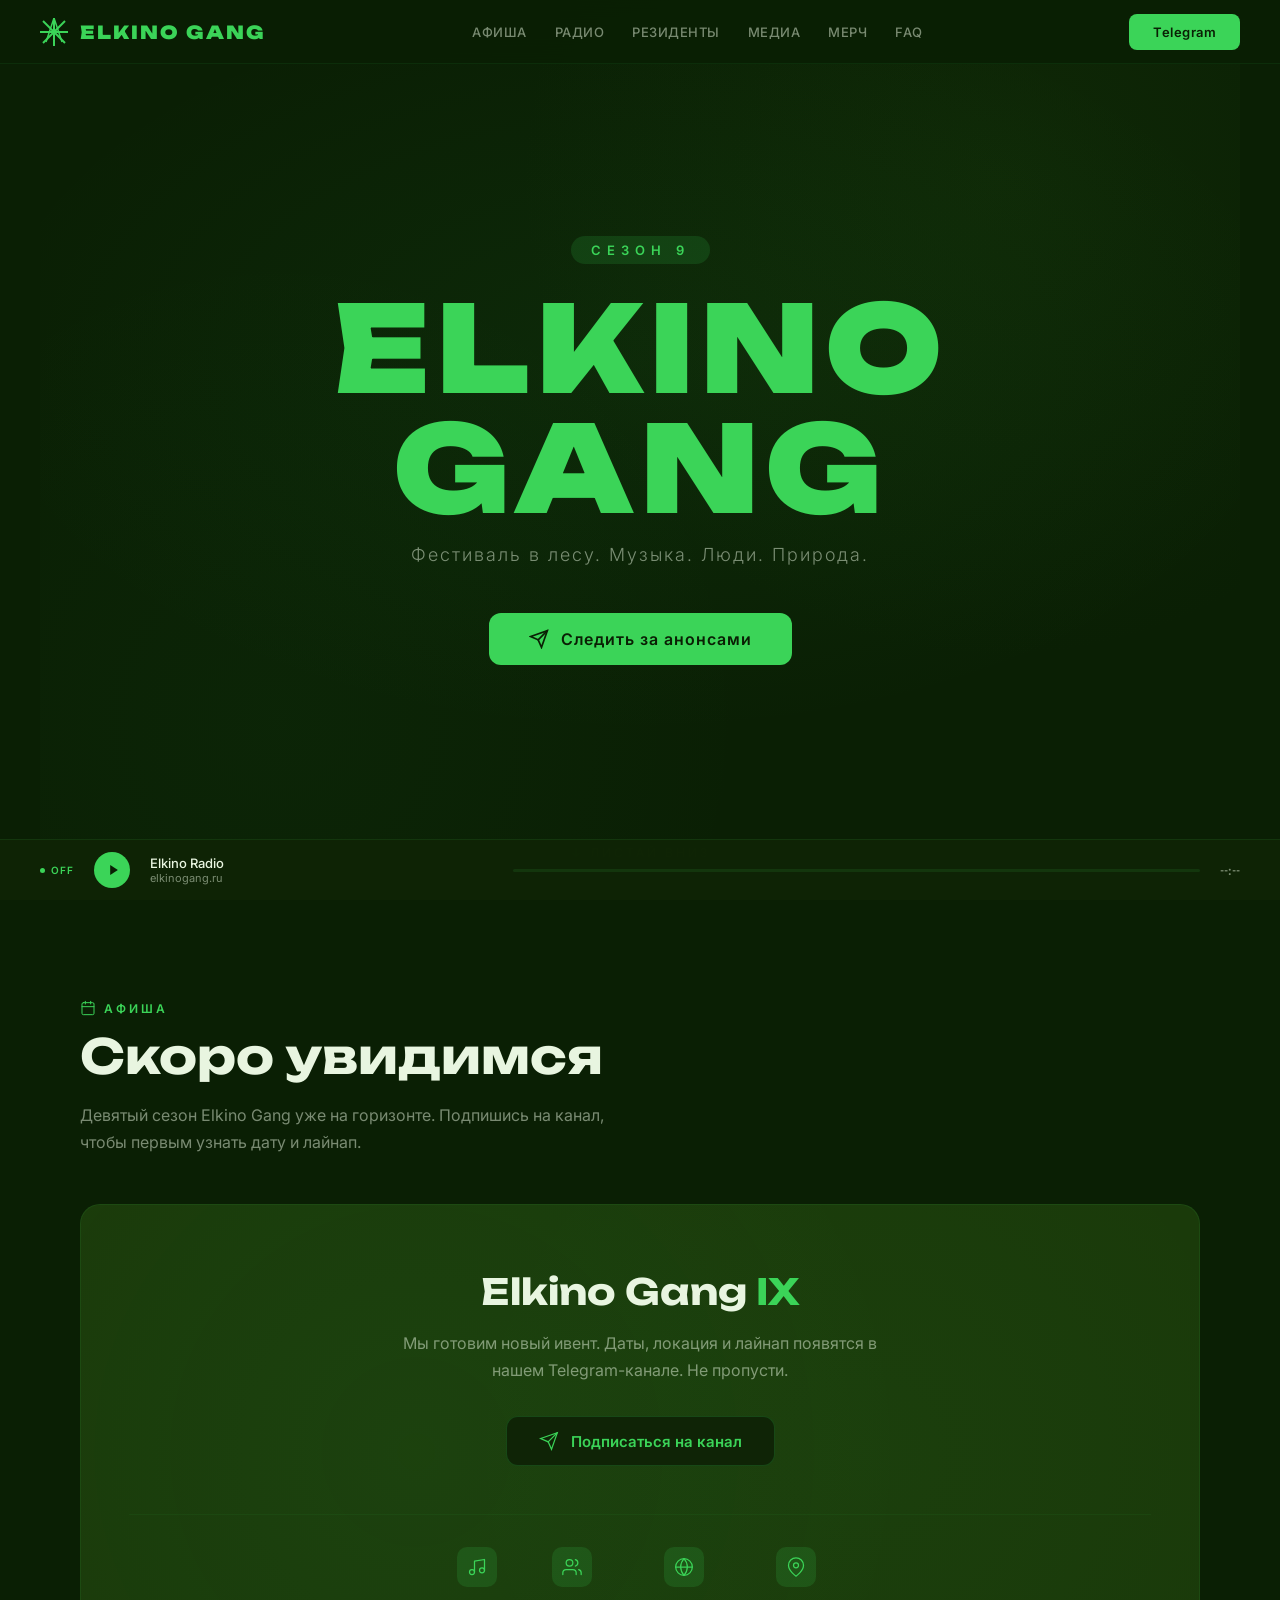
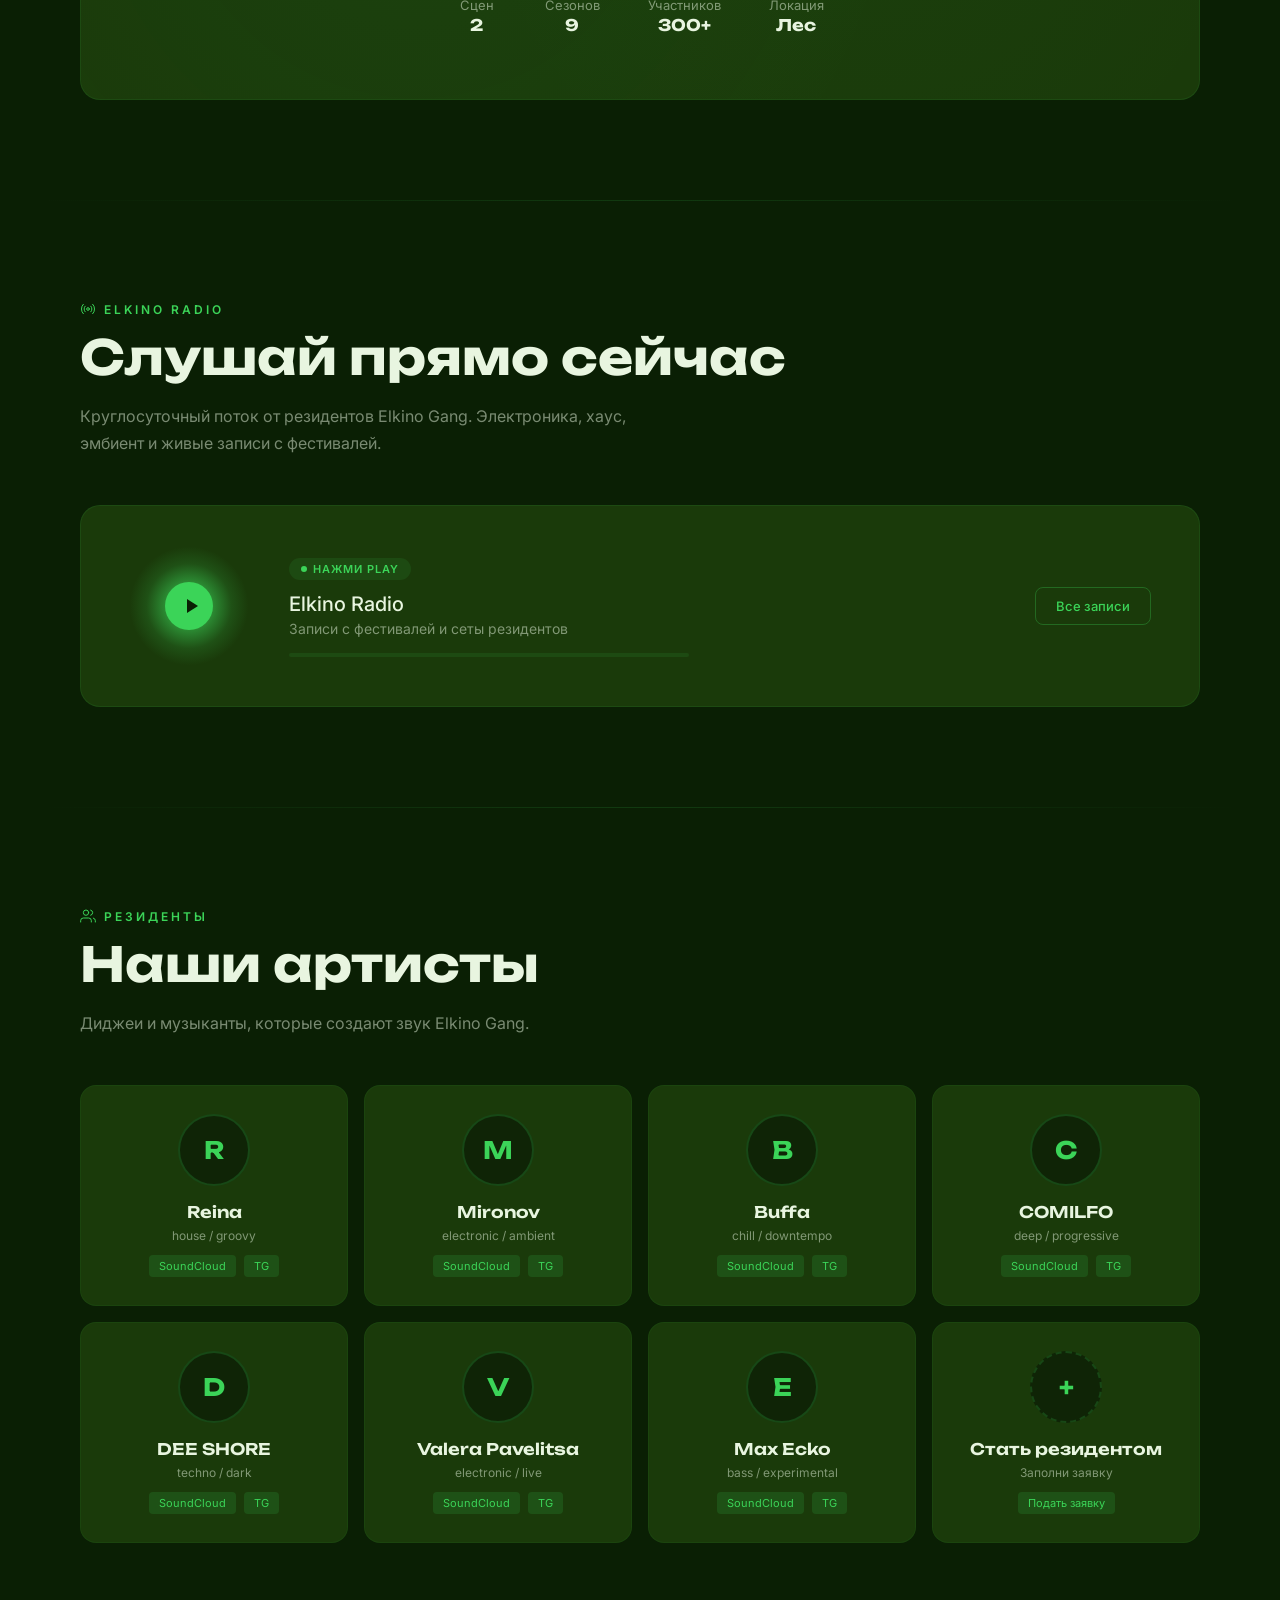
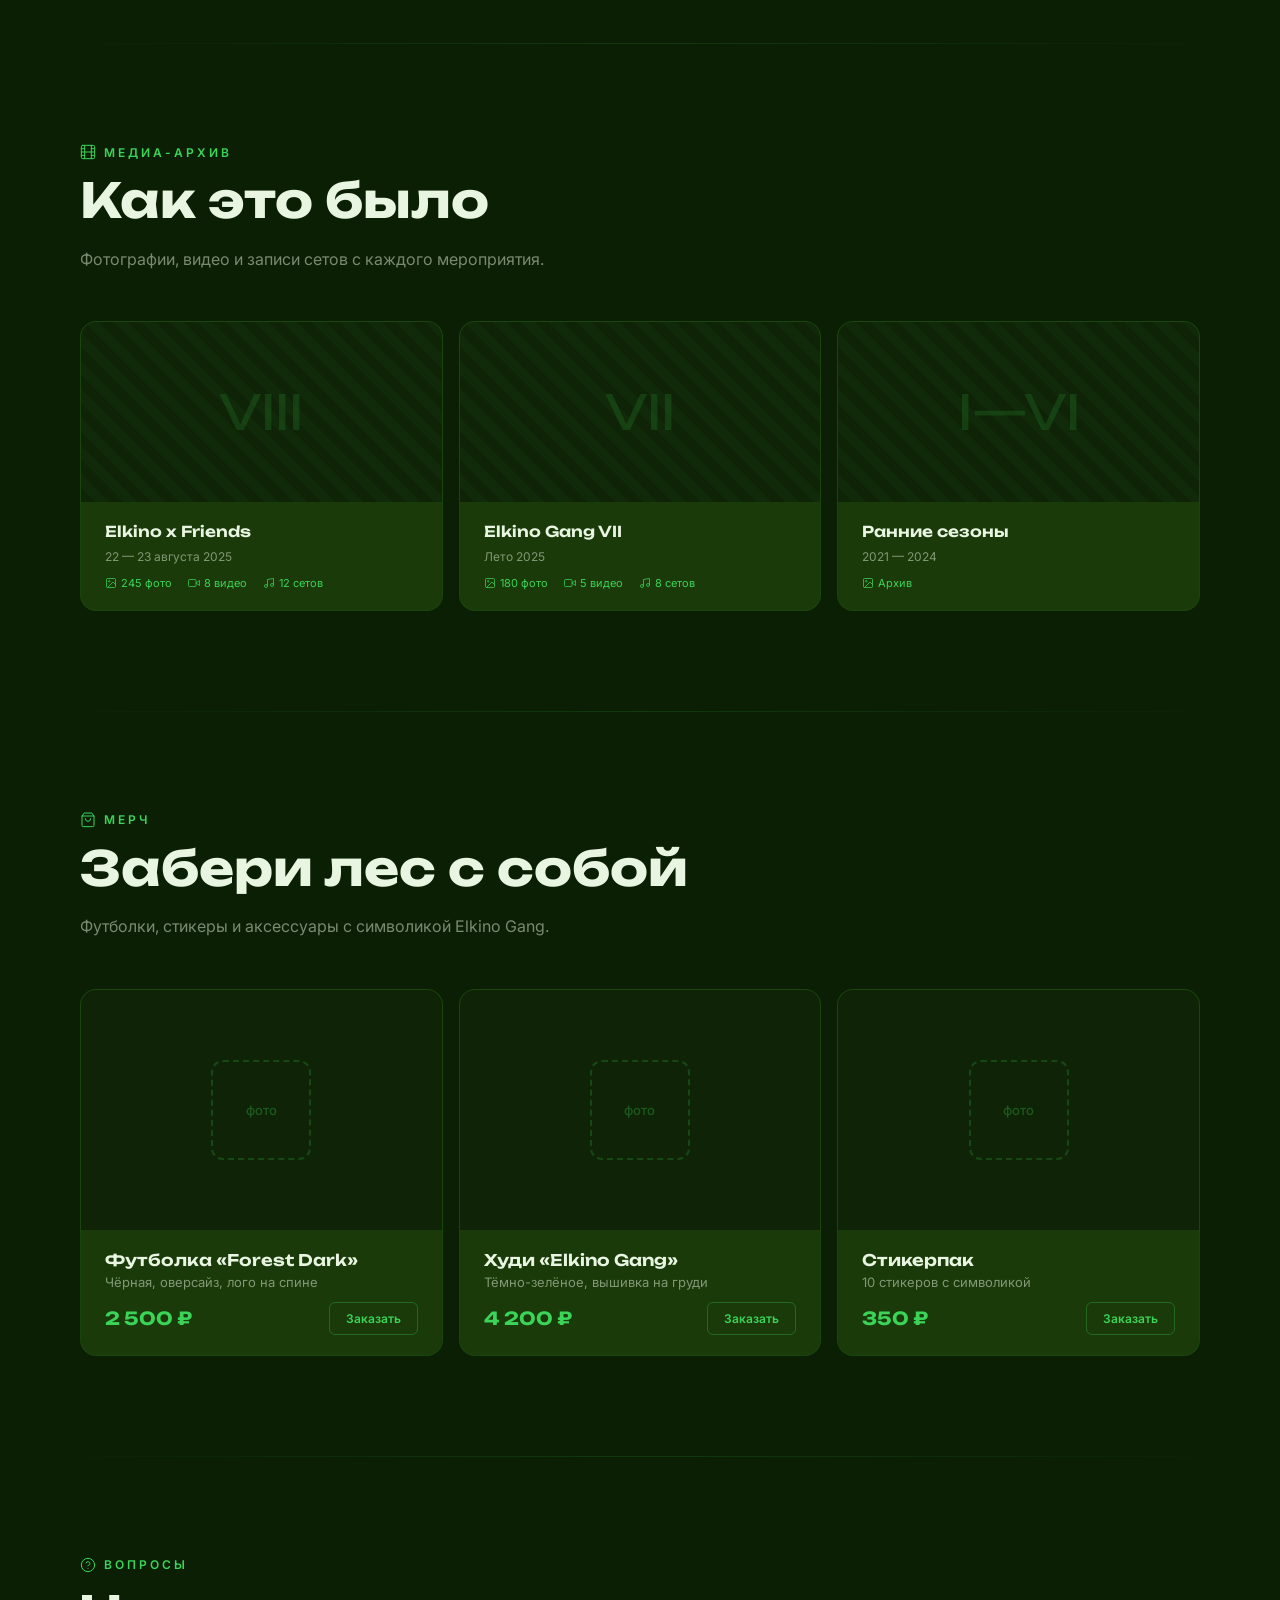
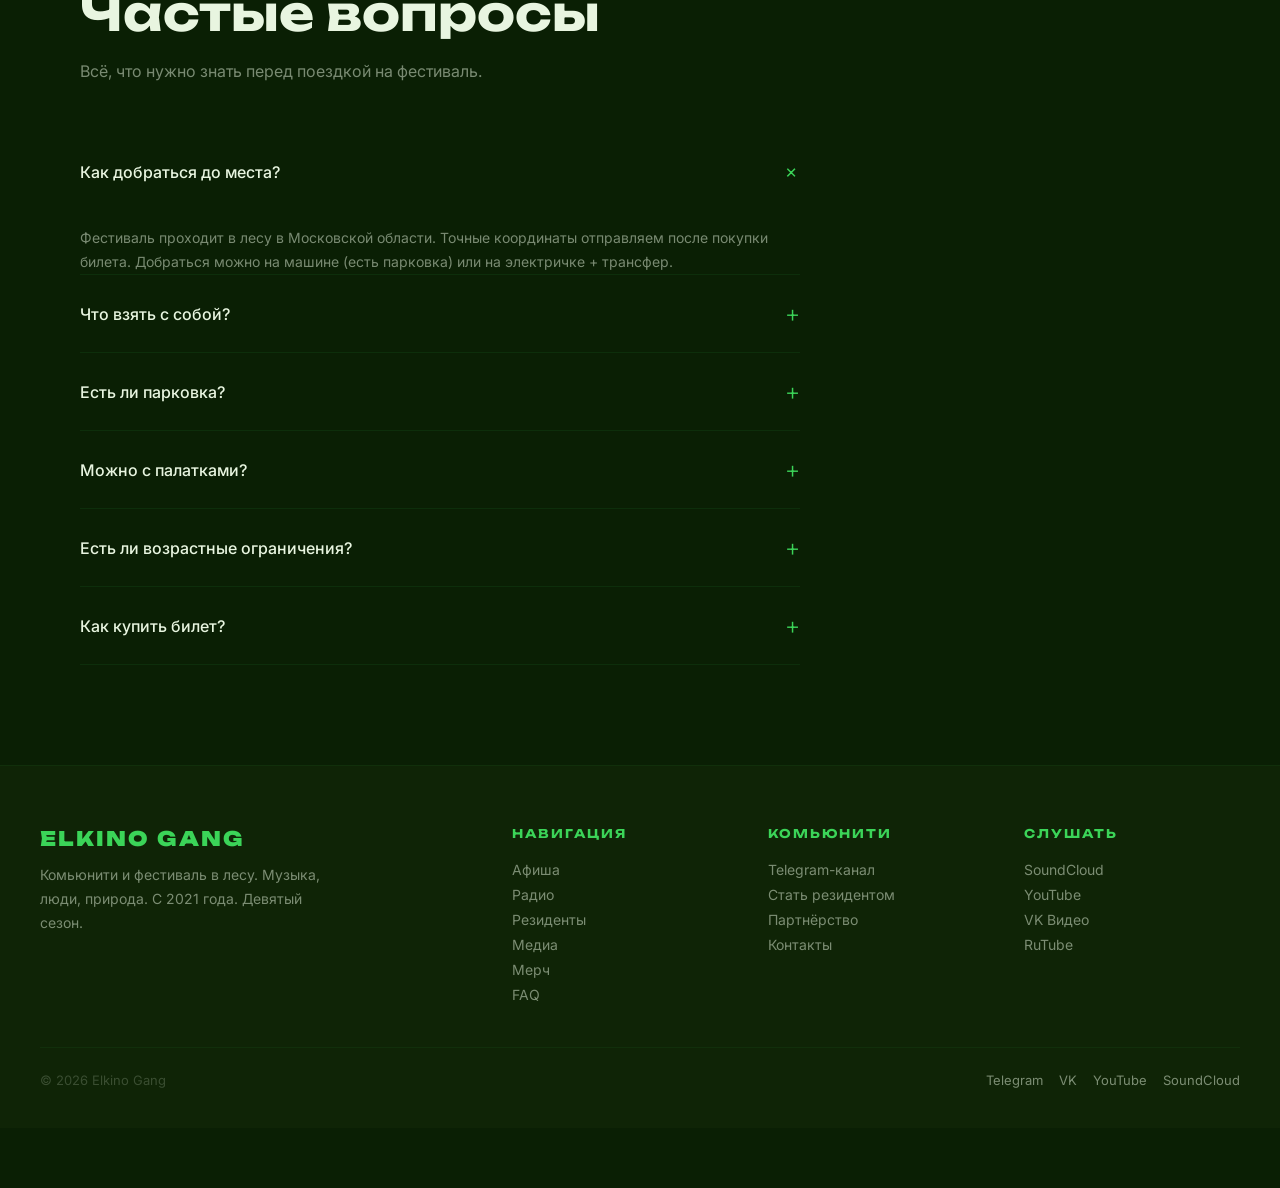
==== commit b515c07c: "refactor: BEM, semantics, ES modules, main.css" ====
--- a/index.html
+++ b/index.html
@@ -5,220 +5,379 @@
   <meta name="viewport" content="width=device-width, initial-scale=1.0">
   <title>ELKINO GANG — Фестиваль в лесу</title>
   <meta name="description" content="Elkino Gang — фестиваль в лесу. Музыка, люди, природа. Девятый сезон.">
-
-  <!-- Fonts -->
-  <link href="https://fonts.googleapis.com/css2?family=Unbounded:wght@400;500;700;900&family=Inter:wght@300;400;500;600&display=swap" rel="stylesheet">
-
-  <!-- Styles -->
-  <link rel="stylesheet" href="css/variables.css">
-  <link rel="stylesheet" href="css/base.css">
-  <link rel="stylesheet" href="css/animations.css">
-  <link rel="stylesheet" href="css/components/nav.css">
-  <link rel="stylesheet" href="css/components/hero.css">
-  <link rel="stylesheet" href="css/components/event.css">
-  <link rel="stylesheet" href="css/components/radio.css">
-  <link rel="stylesheet" href="css/components/sections.css">
-  <link rel="stylesheet" href="css/components/footer-player.css">
+  <link rel="canonical" href="https://elkinogang.ru/">
+
+  <meta property="og:type" content="website">
+  <meta property="og:locale" content="ru_RU">
+  <meta property="og:url" content="https://elkinogang.ru/">
+  <meta property="og:title" content="ELKINO GANG — Фестиваль в лесу">
+  <meta property="og:description" content="Elkino Gang — фестиваль в лесу. Музыка, люди, природа. Девятый сезон.">
+  <meta property="og:site_name" content="Elkino Gang">
+  <meta property="og:image" content="https://elkinogang.ru/assets/images/og.jpg">
+
+  <meta name="twitter:card" content="summary_large_image">
+  <meta name="twitter:title" content="ELKINO GANG — Фестиваль в лесу">
+  <meta name="twitter:description" content="Elkino Gang — фестиваль в лесу. Музыка, люди, природа.">
+
+  <link rel="preconnect" href="https://fonts.googleapis.com">
+  <link rel="preconnect" href="https://fonts.gstatic.com" crossorigin>
+  <link href="https://fonts.googleapis.com/css2?family=Unbounded:wght@400;500;700;900&amp;family=Inter:wght@300;400;500;600&amp;display=swap" rel="stylesheet">
+
+  <link rel="stylesheet" href="css/main.css">
 </head>
 <body>
-
-<!-- ========== NAV ========== -->
-<nav>
-  <div class="nav-logo">
-    <svg width="28" height="28" viewBox="0 0 28 28" fill="none"><line x1="14" y1="0" x2="14" y2="28" stroke="#3BD458" stroke-width="2"/><line x1="0" y1="14" x2="28" y2="14" stroke="#3BD458" stroke-width="2"/><line x1="3" y1="3" x2="25" y2="25" stroke="#3BD458" stroke-width="2"/><line x1="25" y1="3" x2="3" y2="25" stroke="#3BD458" stroke-width="2"/><line x1="14" y1="0" x2="6" y2="24" stroke="#3BD458" stroke-width="1.5"/><line x1="14" y1="0" x2="22" y2="24" stroke="#3BD458" stroke-width="1.5"/></svg>
-    ELKINO GANG
+  <a class="visually-hidden" href="#main-content">Перейти к содержимому</a>
+
+  <header class="site-header">
+    <nav class="site-nav" aria-label="Основная навигация">
+      <div class="site-nav__brand">
+        <svg width="28" height="28" viewBox="0 0 28 28" fill="none" aria-hidden="true" focusable="false">
+          <line x1="14" y1="0" x2="14" y2="28" stroke="#3BD458" stroke-width="2"/>
+          <line x1="0" y1="14" x2="28" y2="14" stroke="#3BD458" stroke-width="2"/>
+          <line x1="3" y1="3" x2="25" y2="25" stroke="#3BD458" stroke-width="2"/>
+          <line x1="25" y1="3" x2="3" y2="25" stroke="#3BD458" stroke-width="2"/>
+          <line x1="14" y1="0" x2="6" y2="24" stroke="#3BD458" stroke-width="1.5"/>
+          <line x1="14" y1="0" x2="22" y2="24" stroke="#3BD458" stroke-width="1.5"/>
+        </svg>
+        ELKINO GANG
+      </div>
+      <div class="site-nav__links">
+        <a class="site-nav__link" href="#events">Афиша</a>
+        <a class="site-nav__link" href="#radio">Радио</a>
+        <a class="site-nav__link" href="#residents">Резиденты</a>
+        <a class="site-nav__link" href="#archive">Медиа</a>
+        <a class="site-nav__link" href="#merch">Мерч</a>
+        <a class="site-nav__link" href="#faq">FAQ</a>
+      </div>
+      <a class="site-nav__cta" href="https://t.me/elkino_gang">Telegram</a>
+    </nav>
+  </header>
+
+  <main id="main-content">
+    <!-- HERO -->
+    <section class="hero" aria-labelledby="hero-title">
+      <div class="hero__bg" aria-hidden="true"></div>
+      <div class="hero__particles" id="particles" aria-hidden="true"></div>
+      <div class="hero__content">
+        <p class="hero__season">Сезон 9</p>
+        <h1 id="hero-title" class="hero__title">ELKINO<br>GANG</h1>
+        <p class="hero__subtitle">Фестиваль в лесу. Музыка. Люди. Природа.</p>
+        <a class="hero__cta" href="https://t.me/elkino_gang">
+          <svg width="20" height="20" viewBox="0 0 24 24" fill="none" stroke="#0A1F04" stroke-width="2" stroke-linecap="round" aria-hidden="true" focusable="false">
+            <path d="M22 2L11 13"/><path d="M22 2L15 22L11 13L2 9L22 2Z"/>
+          </svg>
+          Следить за анонсами
+        </a>
+      </div>
+      <p class="hero__scroll">&#x2193; листай вниз</p>
+    </section>
+
+    <!-- EVENTS -->
+    <section id="events" aria-labelledby="events-title">
+      <div class="section-tag">
+        <svg viewBox="0 0 24 24" fill="none" stroke="currentColor" stroke-width="1.5" stroke-linecap="round" aria-hidden="true" focusable="false">
+          <rect x="3" y="4" width="18" height="18" rx="2"/><line x1="16" y1="2" x2="16" y2="6"/><line x1="8" y1="2" x2="8" y2="6"/><line x1="3" y1="10" x2="21" y2="10"/>
+        </svg>
+        Афиша
+      </div>
+      <h2 id="events-title" class="section-title">Скоро увидимся</h2>
+      <p class="section-desc">Девятый сезон Elkino Gang уже на горизонте. Подпишись на канал, чтобы первым узнать дату и лайнап.</p>
+
+      <div class="event-teaser">
+        <div class="event-teaser-bg" aria-hidden="true"></div>
+        <div class="event-teaser-content">
+          <h3>Elkino Gang <span>IX</span></h3>
+          <p>Мы готовим новый ивент. Даты, локация и лайнап появятся в нашем Telegram-канале. Не пропусти.</p>
+          <a class="event-subscribe" href="https://t.me/elkino_gang">
+            <svg viewBox="0 0 24 24" fill="none" stroke="currentColor" stroke-width="1.5" stroke-linecap="round" aria-hidden="true" focusable="false">
+              <path d="M22 2L11 13"/><path d="M22 2L15 22L11 13L2 9L22 2Z"/>
+            </svg>
+            Подписаться на канал
+          </a>
+          <div class="event-features">
+            <div class="event-feat">
+              <div class="event-feat-icon"><svg viewBox="0 0 24 24" aria-hidden="true" focusable="false"><path d="M9 18V5l12-2v13"/><circle cx="6" cy="18" r="3"/><circle cx="18" cy="16" r="3"/></svg></div>
+              <div class="event-feat-label">Сцен</div>
+              <div class="event-feat-value">2</div>
+            </div>
+            <div class="event-feat">
+              <div class="event-feat-icon"><svg viewBox="0 0 24 24" aria-hidden="true" focusable="false"><path d="M17 21v-2a4 4 0 00-4-4H5a4 4 0 00-4 4v2"/><circle cx="9" cy="7" r="4"/><path d="M23 21v-2a4 4 0 00-3-3.87"/><path d="M16 3.13a4 4 0 010 7.75"/></svg></div>
+              <div class="event-feat-label">Сезонов</div>
+              <div class="event-feat-value">9</div>
+            </div>
+            <div class="event-feat">
+              <div class="event-feat-icon"><svg viewBox="0 0 24 24" aria-hidden="true" focusable="false"><circle cx="12" cy="12" r="10"/><path d="M2 12h20"/><path d="M12 2a15.3 15.3 0 014 10 15.3 15.3 0 01-4 10 15.3 15.3 0 01-4-10 15.3 15.3 0 014-10z"/></svg></div>
+              <div class="event-feat-label">Участников</div>
+              <div class="event-feat-value">300+</div>
+            </div>
+            <div class="event-feat">
+              <div class="event-feat-icon"><svg viewBox="0 0 24 24" aria-hidden="true" focusable="false"><path d="M21 10c0 7-9 13-9 13s-9-6-9-13a9 9 0 0118 0z"/><circle cx="12" cy="10" r="3"/></svg></div>
+              <div class="event-feat-label">Локация</div>
+              <div class="event-feat-value">Лес</div>
+            </div>
+          </div>
+        </div>
+      </div>
+    </section>
+
+    <div class="divider" role="presentation"></div>
+
+    <!-- RADIO -->
+    <section id="radio" aria-labelledby="radio-title">
+      <div class="section-tag">
+        <svg viewBox="0 0 24 24" fill="none" stroke="currentColor" stroke-width="1.5" stroke-linecap="round" aria-hidden="true" focusable="false">
+          <circle cx="12" cy="12" r="2"/><path d="M16.24 7.76a6 6 0 010 8.49"/><path d="M7.76 16.24a6 6 0 010-8.49"/><path d="M19.07 4.93a10 10 0 010 14.14"/><path d="M4.93 19.07a10 10 0 010-14.14"/>
+        </svg>
+        Elkino Radio
+      </div>
+      <h2 id="radio-title" class="section-title">Слушай прямо сейчас</h2>
+      <p class="section-desc">Круглосуточный поток от резидентов Elkino Gang. Электроника, хаус, эмбиент и живые записи с фестивалей.</p>
+
+      <div class="radio-section">
+        <div class="radio-vis" id="radioVis">
+          <button type="button" class="radio-play" data-radio-toggle aria-controls="radioStream" aria-label="Включить или выключить радио">
+            <svg id="mainPlayIcon" viewBox="0 0 20 20" fill="none" aria-hidden="true" focusable="false"><polygon points="6,3 17,10 6,17" fill="#0A1F04"/></svg>
+          </button>
+        </div>
+        <div class="radio-info">
+          <div class="radio-badge"><span class="dot" id="mainDot"></span> <span id="mainBadgeText">Нажми play</span></div>
+          <div class="radio-track" id="mainTrackName">Elkino Radio</div>
+          <div class="radio-artist">Записи с фестивалей и сеты резидентов</div>
+          <div class="radio-bar"><div class="radio-bar-fill" id="mainBarFill"></div></div>
+        </div>
+        <div class="radio-schedule"><a href="https://soundcloud.com/elkino_gang" target="_blank" rel="noopener noreferrer">Все записи</a></div>
+      </div>
+    </section>
+
+    <div class="divider" role="presentation"></div>
+
+    <!-- RESIDENTS -->
+    <section id="residents" aria-labelledby="residents-title">
+      <div class="section-tag">
+        <svg viewBox="0 0 24 24" fill="none" stroke="currentColor" stroke-width="1.5" stroke-linecap="round" aria-hidden="true" focusable="false">
+          <path d="M17 21v-2a4 4 0 00-4-4H5a4 4 0 00-4 4v2"/><circle cx="9" cy="7" r="4"/><path d="M23 21v-2a4 4 0 00-3-3.87"/><path d="M16 3.13a4 4 0 010 7.75"/>
+        </svg>
+        Резиденты
+      </div>
+      <h2 id="residents-title" class="section-title">Наши артисты</h2>
+      <p class="section-desc">Диджеи и музыканты, которые создают звук Elkino Gang.</p>
+
+      <div class="residents-grid">
+        <article class="resident-card"><div class="resident-avatar" aria-hidden="true">R</div><h3 class="resident-name">Reina</h3><p class="resident-genre">house / groovy</p><div class="resident-links"><a href="#" class="resident-link">SoundCloud</a><a href="#" class="resident-link">TG</a></div></article>
+        <article class="resident-card"><div class="resident-avatar" aria-hidden="true">M</div><h3 class="resident-name">Mironov</h3><p class="resident-genre">electronic / ambient</p><div class="resident-links"><a href="#" class="resident-link">SoundCloud</a><a href="#" class="resident-link">TG</a></div></article>
+        <article class="resident-card"><div class="resident-avatar" aria-hidden="true">B</div><h3 class="resident-name">Buffa</h3><p class="resident-genre">chill / downtempo</p><div class="resident-links"><a href="#" class="resident-link">SoundCloud</a><a href="#" class="resident-link">TG</a></div></article>
+        <article class="resident-card"><div class="resident-avatar" aria-hidden="true">C</div><h3 class="resident-name">COMILFO</h3><p class="resident-genre">deep / progressive</p><div class="resident-links"><a href="#" class="resident-link">SoundCloud</a><a href="#" class="resident-link">TG</a></div></article>
+        <article class="resident-card"><div class="resident-avatar" aria-hidden="true">D</div><h3 class="resident-name">DEE SHORE</h3><p class="resident-genre">techno / dark</p><div class="resident-links"><a href="#" class="resident-link">SoundCloud</a><a href="#" class="resident-link">TG</a></div></article>
+        <article class="resident-card"><div class="resident-avatar" aria-hidden="true">V</div><h3 class="resident-name">Valera Pavelitsa</h3><p class="resident-genre">electronic / live</p><div class="resident-links"><a href="#" class="resident-link">SoundCloud</a><a href="#" class="resident-link">TG</a></div></article>
+        <article class="resident-card"><div class="resident-avatar" aria-hidden="true">E</div><h3 class="resident-name">Max Ecko</h3><p class="resident-genre">bass / experimental</p><div class="resident-links"><a href="#" class="resident-link">SoundCloud</a><a href="#" class="resident-link">TG</a></div></article>
+        <article class="resident-card"><div class="resident-avatar resident-avatar--dashed" aria-hidden="true">+</div><h3 class="resident-name">Стать резидентом</h3><p class="resident-genre">Заполни заявку</p><div class="resident-links"><a href="#" class="resident-link">Подать заявку</a></div></article>
+      </div>
+    </section>
+
+    <div class="divider" role="presentation"></div>
+
+    <!-- ARCHIVE -->
+    <section id="archive" aria-labelledby="archive-title">
+      <div class="section-tag">
+        <svg viewBox="0 0 24 24" fill="none" stroke="currentColor" stroke-width="1.5" stroke-linecap="round" aria-hidden="true" focusable="false">
+          <rect x="2" y="2" width="20" height="20" rx="2.18"/><line x1="7" y1="2" x2="7" y2="22"/><line x1="17" y1="2" x2="17" y2="22"/><line x1="2" y1="12" x2="22" y2="12"/><line x1="2" y1="7" x2="7" y2="7"/><line x1="2" y1="17" x2="7" y2="17"/><line x1="17" y1="7" x2="22" y2="7"/><line x1="17" y1="17" x2="22" y2="17"/>
+        </svg>
+        Медиа-архив
+      </div>
+      <h2 id="archive-title" class="section-title">Как это было</h2>
+      <p class="section-desc">Фотографии, видео и записи сетов с каждого мероприятия.</p>
+
+      <div class="archive-grid">
+        <article class="archive-card">
+          <div class="archive-thumb" role="img" aria-label="Обложка: Elkino x Friends, сезон VIII">
+            <div class="archive-thumb-pattern" aria-hidden="true"></div>
+            <div class="archive-thumb-icon" aria-hidden="true">VIII</div>
+          </div>
+          <div class="archive-body">
+            <h3 class="archive-title">Elkino x Friends</h3>
+            <p class="archive-meta">22 — 23 августа 2025</p>
+            <div class="archive-stats">
+              <span><svg viewBox="0 0 24 24" aria-hidden="true" focusable="false"><rect x="3" y="3" width="18" height="18" rx="2"/><circle cx="8.5" cy="8.5" r="1.5"/><path d="M21 15l-5-5L5 21"/></svg> 245 фото</span>
+              <span><svg viewBox="0 0 24 24" aria-hidden="true" focusable="false"><polygon points="23 7 16 12 23 17 23 7"/><rect x="1" y="5" width="15" height="14" rx="2"/></svg> 8 видео</span>
+              <span><svg viewBox="0 0 24 24" aria-hidden="true" focusable="false"><path d="M9 18V5l12-2v13"/><circle cx="6" cy="18" r="3"/><circle cx="18" cy="16" r="3"/></svg> 12 сетов</span>
+            </div>
+          </div>
+        </article>
+        <article class="archive-card">
+          <div class="archive-thumb" role="img" aria-label="Обложка: Elkino Gang VII">
+            <div class="archive-thumb-pattern" aria-hidden="true"></div>
+            <div class="archive-thumb-icon" aria-hidden="true">VII</div>
+          </div>
+          <div class="archive-body">
+            <h3 class="archive-title">Elkino Gang VII</h3>
+            <p class="archive-meta">Лето 2025</p>
+            <div class="archive-stats">
+              <span><svg viewBox="0 0 24 24" aria-hidden="true" focusable="false"><rect x="3" y="3" width="18" height="18" rx="2"/><circle cx="8.5" cy="8.5" r="1.5"/><path d="M21 15l-5-5L5 21"/></svg> 180 фото</span>
+              <span><svg viewBox="0 0 24 24" aria-hidden="true" focusable="false"><polygon points="23 7 16 12 23 17 23 7"/><rect x="1" y="5" width="15" height="14" rx="2"/></svg> 5 видео</span>
+              <span><svg viewBox="0 0 24 24" aria-hidden="true" focusable="false"><path d="M9 18V5l12-2v13"/><circle cx="6" cy="18" r="3"/><circle cx="18" cy="16" r="3"/></svg> 8 сетов</span>
+            </div>
+          </div>
+        </article>
+        <article class="archive-card">
+          <div class="archive-thumb" role="img" aria-label="Обложка: ранние сезоны I—VI">
+            <div class="archive-thumb-pattern" aria-hidden="true"></div>
+            <div class="archive-thumb-icon" aria-hidden="true">I—VI</div>
+          </div>
+          <div class="archive-body">
+            <h3 class="archive-title">Ранние сезоны</h3>
+            <p class="archive-meta">2021 — 2024</p>
+            <div class="archive-stats">
+              <span><svg viewBox="0 0 24 24" aria-hidden="true" focusable="false"><rect x="3" y="3" width="18" height="18" rx="2"/><circle cx="8.5" cy="8.5" r="1.5"/><path d="M21 15l-5-5L5 21"/></svg> Архив</span>
+            </div>
+          </div>
+        </article>
+      </div>
+    </section>
+
+    <div class="divider" role="presentation"></div>
+
+    <!-- MERCH -->
+    <section id="merch" aria-labelledby="merch-title">
+      <div class="section-tag">
+        <svg viewBox="0 0 24 24" fill="none" stroke="currentColor" stroke-width="1.5" stroke-linecap="round" aria-hidden="true" focusable="false">
+          <path d="M6 2L3 6v14a2 2 0 002 2h14a2 2 0 002-2V6l-3-4z"/><line x1="3" y1="6" x2="21" y2="6"/><path d="M16 10a4 4 0 01-8 0"/>
+        </svg>
+        Мерч
+      </div>
+      <h2 id="merch-title" class="section-title">Забери лес с собой</h2>
+      <p class="section-desc">Футболки, стикеры и аксессуары с символикой Elkino Gang.</p>
+
+      <div class="merch-grid">
+        <article class="merch-card">
+          <div class="merch-img">
+            <div class="merch-img-placeholder" role="img" aria-label="Заглушка: фото товара">фото</div>
+          </div>
+          <div class="merch-body">
+            <h3 class="merch-name">Футболка «Forest Dark»</h3>
+            <p class="merch-desc">Чёрная, оверсайз, лого на спине</p>
+            <div class="merch-bottom"><span class="merch-price">2 500 &#8381;</span><a href="#" class="merch-btn">Заказать</a></div>
+          </div>
+        </article>
+        <article class="merch-card">
+          <div class="merch-img">
+            <div class="merch-img-placeholder" role="img" aria-label="Заглушка: фото товара">фото</div>
+          </div>
+          <div class="merch-body">
+            <h3 class="merch-name">Худи «Elkino Gang»</h3>
+            <p class="merch-desc">Тёмно-зелёное, вышивка на груди</p>
+            <div class="merch-bottom"><span class="merch-price">4 200 &#8381;</span><a href="#" class="merch-btn">Заказать</a></div>
+          </div>
+        </article>
+        <article class="merch-card">
+          <div class="merch-img">
+            <div class="merch-img-placeholder" role="img" aria-label="Заглушка: фото товара">фото</div>
+          </div>
+          <div class="merch-body">
+            <h3 class="merch-name">Стикерпак</h3>
+            <p class="merch-desc">10 стикеров с символикой</p>
+            <div class="merch-bottom"><span class="merch-price">350 &#8381;</span><a href="#" class="merch-btn">Заказать</a></div>
+          </div>
+        </article>
+      </div>
+    </section>
+
+    <div class="divider" role="presentation"></div>
+
+    <!-- FAQ -->
+    <section id="faq" aria-labelledby="faq-title">
+      <div class="section-tag">
+        <svg viewBox="0 0 24 24" fill="none" stroke="currentColor" stroke-width="1.5" stroke-linecap="round" aria-hidden="true" focusable="false">
+          <circle cx="12" cy="12" r="10"/><path d="M9.09 9a3 3 0 015.83 1c0 2-3 3-3 3"/><line x1="12" y1="17" x2="12.01" y2="17"/>
+        </svg>
+        Вопросы
+      </div>
+      <h2 id="faq-title" class="section-title">Частые вопросы</h2>
+      <p class="section-desc">Всё, что нужно знать перед поездкой на фестиваль.</p>
+
+      <div class="faq-list">
+        <div class="faq-item open">
+          <button type="button" class="faq-q" aria-expanded="true"><span>Как добраться до места?</span><span class="plus" aria-hidden="true">+</span></button>
+          <div class="faq-a">Фестиваль проходит в лесу в Московской области. Точные координаты отправляем после покупки билета. Добраться можно на машине (есть парковка) или на электричке + трансфер.</div>
+        </div>
+        <div class="faq-item">
+          <button type="button" class="faq-q" aria-expanded="false"><span>Что взять с собой?</span><span class="plus" aria-hidden="true">+</span></button>
+          <div class="faq-a">Палатку, спальник, тёплую одежду на ночь, удобную обувь, средство от комаров, хорошее настроение. Еда и бар работают на территории.</div>
+        </div>
+        <div class="faq-item">
+          <button type="button" class="faq-q" aria-expanded="false"><span>Есть ли парковка?</span><span class="plus" aria-hidden="true">+</span></button>
+          <div class="faq-a">Да, бесплатная парковка рядом с территорией фестиваля.</div>
+        </div>
+        <div class="faq-item">
+          <button type="button" class="faq-q" aria-expanded="false"><span>Можно с палатками?</span><span class="plus" aria-hidden="true">+</span></button>
+          <div class="faq-a">Конечно! Кемпинг — одна из главных фишек Elkino Gang. Палатку ставишь прямо в лесу на территории.</div>
+        </div>
+        <div class="faq-item">
+          <button type="button" class="faq-q" aria-expanded="false"><span>Есть ли возрастные ограничения?</span><span class="plus" aria-hidden="true">+</span></button>
+          <div class="faq-a">Фестиваль 18+. При входе могут попросить документ.</div>
+        </div>
+        <div class="faq-item">
+          <button type="button" class="faq-q" aria-expanded="false"><span>Как купить билет?</span><span class="plus" aria-hidden="true">+</span></button>
+          <div class="faq-a">Билеты продаются через нашего Telegram-бота @elkino_gang_bot. Нажми «Купить билет» и следуй инструкциям.</div>
+        </div>
+      </div>
+    </section>
+  </main>
+
+  <footer class="site-footer">
+    <div class="site-footer__inner">
+      <div class="site-footer__brand">
+        <div class="site-footer__logo">ELKINO GANG</div>
+        <p>Комьюнити и фестиваль в лесу. Музыка, люди, природа. С 2021 года. Девятый сезон.</p>
+      </div>
+      <nav class="site-footer__col" aria-label="Навигация в подвале">
+        <h4>Навигация</h4>
+        <a href="#events">Афиша</a>
+        <a href="#radio">Радио</a>
+        <a href="#residents">Резиденты</a>
+        <a href="#archive">Медиа</a>
+        <a href="#merch">Мерч</a>
+        <a href="#faq">FAQ</a>
+      </nav>
+      <div class="site-footer__col">
+        <h4>Комьюнити</h4>
+        <a href="https://t.me/elkino_gang">Telegram-канал</a>
+        <a href="#">Стать резидентом</a>
+        <a href="#">Партнёрство</a>
+        <a href="#">Контакты</a>
+      </div>
+      <div class="site-footer__col">
+        <h4>Слушать</h4>
+        <a href="https://soundcloud.com/elkino_gang">SoundCloud</a>
+        <a href="#">YouTube</a>
+        <a href="#">VK Видео</a>
+        <a href="#">RuTube</a>
+      </div>
+    </div>
+    <div class="site-footer__bottom">
+      <span>&copy; 2026 Elkino Gang</span>
+      <div class="site-footer__socials">
+        <a href="https://t.me/elkino_gang">Telegram</a>
+        <a href="#">VK</a>
+        <a href="#">YouTube</a>
+        <a href="https://soundcloud.com/elkino_gang">SoundCloud</a>
+      </div>
+    </div>
+  </footer>
+
+  <div class="sticky-player" role="region" aria-label="Плеер Elkino Radio">
+    <div class="sp-badge"><span class="dot" id="spDot"></span> <span id="spStatus">OFF</span></div>
+    <button type="button" class="sp-play" data-radio-toggle aria-label="Включить или выключить радио">
+      <svg id="spPlayIcon" viewBox="0 0 20 20" fill="none" aria-hidden="true" focusable="false"><polygon points="6,3 17,10 6,17" fill="#0A1F04"/></svg>
+    </button>
+    <div class="sp-info"><div class="sp-track" id="spTrack">Elkino Radio</div><div class="sp-artist">elkinogang.ru</div></div>
+    <div class="sp-bar"><div class="sp-bar-fill" id="spBarFill"></div></div>
+    <div class="sp-time" id="spTime">--:--</div>
   </div>
-  <div class="nav-links">
-    <a href="#events">Афиша</a>
-    <a href="#radio">Радио</a>
-    <a href="#residents">Резиденты</a>
-    <a href="#archive">Медиа</a>
-    <a href="#merch">Мерч</a>
-    <a href="#faq">FAQ</a>
-  </div>
-  <a href="https://t.me/elkino_gang" class="nav-btn">Telegram</a>
-</nav>
-
-<!-- ========== HERO ========== -->
-<section class="hero">
-  <div class="hero-bg"></div>
-  <div class="hero-particles" id="particles"></div>
-  <div class="hero-content">
-    <div class="hero-season">Сезон 9</div>
-    <h1 class="hero-title">ELKINO<br>GANG</h1>
-    <p class="hero-sub">Фестиваль в лесу. Музыка. Люди. Природа.</p>
-    <a href="https://t.me/elkino_gang" class="hero-cta">
-      <svg width="20" height="20" viewBox="0 0 24 24" fill="none" stroke="#0A1F04" stroke-width="2" stroke-linecap="round"><path d="M22 2L11 13"/><path d="M22 2L15 22L11 13L2 9L22 2Z"/></svg>
-      Следить за анонсами
-    </a>
-  </div>
-  <div class="hero-scroll">&#x2193; листай вниз</div>
-</section>
-
-<!-- ========== EVENTS ========== -->
-<section id="events">
-  <div class="section-tag">
-    <svg viewBox="0 0 24 24" fill="none" stroke="currentColor" stroke-width="1.5" stroke-linecap="round"><rect x="3" y="4" width="18" height="18" rx="2"/><line x1="16" y1="2" x2="16" y2="6"/><line x1="8" y1="2" x2="8" y2="6"/><line x1="3" y1="10" x2="21" y2="10"/></svg>
-    Афиша
-  </div>
-  <h2 class="section-title">Скоро увидимся</h2>
-  <div class="section-desc">Девятый сезон Elkino Gang уже на горизонте. Подпишись на канал, чтобы первым узнать дату и лайнап.</div>
-
-  <div class="event-teaser">
-    <div class="event-teaser-bg"></div>
-    <div class="event-teaser-content">
-      <h3>Elkino Gang <span>IX</span></h3>
-      <p>Мы готовим новый ивент. Даты, локация и лайнап появятся в нашем Telegram-канале. Не пропусти.</p>
-      <a href="https://t.me/elkino_gang" class="event-subscribe">
-        <svg viewBox="0 0 24 24" fill="none" stroke="currentColor" stroke-width="1.5" stroke-linecap="round"><path d="M22 2L11 13"/><path d="M22 2L15 22L11 13L2 9L22 2Z"/></svg>
-        Подписаться на канал
-      </a>
-      <div class="event-features">
-        <div class="event-feat"><div class="event-feat-icon"><svg viewBox="0 0 24 24"><path d="M9 18V5l12-2v13"/><circle cx="6" cy="18" r="3"/><circle cx="18" cy="16" r="3"/></svg></div><div class="event-feat-label">Сцен</div><div class="event-feat-value">2</div></div>
-        <div class="event-feat"><div class="event-feat-icon"><svg viewBox="0 0 24 24"><path d="M17 21v-2a4 4 0 00-4-4H5a4 4 0 00-4 4v2"/><circle cx="9" cy="7" r="4"/><path d="M23 21v-2a4 4 0 00-3-3.87"/><path d="M16 3.13a4 4 0 010 7.75"/></svg></div><div class="event-feat-label">Сезонов</div><div class="event-feat-value">9</div></div>
-        <div class="event-feat"><div class="event-feat-icon"><svg viewBox="0 0 24 24"><circle cx="12" cy="12" r="10"/><path d="M2 12h20"/><path d="M12 2a15.3 15.3 0 014 10 15.3 15.3 0 01-4 10 15.3 15.3 0 01-4-10 15.3 15.3 0 014-10z"/></svg></div><div class="event-feat-label">Участников</div><div class="event-feat-value">300+</div></div>
-        <div class="event-feat"><div class="event-feat-icon"><svg viewBox="0 0 24 24"><path d="M21 10c0 7-9 13-9 13s-9-6-9-13a9 9 0 0118 0z"/><circle cx="12" cy="10" r="3"/></svg></div><div class="event-feat-label">Локация</div><div class="event-feat-value">Лес</div></div>
-      </div>
-    </div>
-  </div>
-</section>
-
-<div class="divider"></div>
-
-<!-- ========== RADIO ========== -->
-<section id="radio">
-  <div class="section-tag">
-    <svg viewBox="0 0 24 24" fill="none" stroke="currentColor" stroke-width="1.5" stroke-linecap="round"><circle cx="12" cy="12" r="2"/><path d="M16.24 7.76a6 6 0 010 8.49"/><path d="M7.76 16.24a6 6 0 010-8.49"/><path d="M19.07 4.93a10 10 0 010 14.14"/><path d="M4.93 19.07a10 10 0 010-14.14"/></svg>
-    Elkino Radio
-  </div>
-  <h2 class="section-title">Слушай прямо сейчас</h2>
-  <div class="section-desc">Круглосуточный поток от резидентов Elkino Gang. Электроника, хаус, эмбиент и живые записи с фестивалей.</div>
-
-  <div class="radio-section">
-    <div class="radio-vis" id="radioVis">
-      <button class="radio-play" onclick="toggleRadio()">
-        <svg id="mainPlayIcon" viewBox="0 0 20 20" fill="none"><polygon points="6,3 17,10 6,17" fill="#0A1F04"/></svg>
-      </button>
-    </div>
-    <div class="radio-info">
-      <div class="radio-badge"><span class="dot" id="mainDot"></span> <span id="mainBadgeText">Нажми play</span></div>
-      <div class="radio-track" id="mainTrackName">Elkino Radio</div>
-      <div class="radio-artist">Записи с фестивалей и сеты резидентов</div>
-      <div class="radio-bar"><div class="radio-bar-fill" id="mainBarFill"></div></div>
-    </div>
-    <div class="radio-schedule"><a href="https://soundcloud.com/elkino_gang" target="_blank">Все записи</a></div>
-  </div>
-</section>
-
-<div class="divider"></div>
-
-<!-- ========== RESIDENTS ========== -->
-<section id="residents">
-  <div class="section-tag">
-    <svg viewBox="0 0 24 24" fill="none" stroke="currentColor" stroke-width="1.5" stroke-linecap="round"><path d="M17 21v-2a4 4 0 00-4-4H5a4 4 0 00-4 4v2"/><circle cx="9" cy="7" r="4"/><path d="M23 21v-2a4 4 0 00-3-3.87"/><path d="M16 3.13a4 4 0 010 7.75"/></svg>
-    Резиденты
-  </div>
-  <h2 class="section-title">Наши артисты</h2>
-  <div class="section-desc">Диджеи и музыканты, которые создают звук Elkino Gang.</div>
-
-  <div class="residents-grid">
-    <div class="resident-card"><div class="resident-avatar">R</div><div class="resident-name">Reina</div><div class="resident-genre">house / groovy</div><div class="resident-links"><a href="#" class="resident-link">SoundCloud</a><a href="#" class="resident-link">TG</a></div></div>
-    <div class="resident-card"><div class="resident-avatar">M</div><div class="resident-name">Mironov</div><div class="resident-genre">electronic / ambient</div><div class="resident-links"><a href="#" class="resident-link">SoundCloud</a><a href="#" class="resident-link">TG</a></div></div>
-    <div class="resident-card"><div class="resident-avatar">B</div><div class="resident-name">Buffa</div><div class="resident-genre">chill / downtempo</div><div class="resident-links"><a href="#" class="resident-link">SoundCloud</a><a href="#" class="resident-link">TG</a></div></div>
-    <div class="resident-card"><div class="resident-avatar">C</div><div class="resident-name">COMILFO</div><div class="resident-genre">deep / progressive</div><div class="resident-links"><a href="#" class="resident-link">SoundCloud</a><a href="#" class="resident-link">TG</a></div></div>
-    <div class="resident-card"><div class="resident-avatar">D</div><div class="resident-name">DEE SHORE</div><div class="resident-genre">techno / dark</div><div class="resident-links"><a href="#" class="resident-link">SoundCloud</a><a href="#" class="resident-link">TG</a></div></div>
-    <div class="resident-card"><div class="resident-avatar">V</div><div class="resident-name">Valera Pavelitsa</div><div class="resident-genre">electronic / live</div><div class="resident-links"><a href="#" class="resident-link">SoundCloud</a><a href="#" class="resident-link">TG</a></div></div>
-    <div class="resident-card"><div class="resident-avatar">E</div><div class="resident-name">Max Ecko</div><div class="resident-genre">bass / experimental</div><div class="resident-links"><a href="#" class="resident-link">SoundCloud</a><a href="#" class="resident-link">TG</a></div></div>
-    <div class="resident-card"><div class="resident-avatar" style="border-style:dashed">+</div><div class="resident-name">Стать резидентом</div><div class="resident-genre">Заполни заявку</div><div class="resident-links"><a href="#" class="resident-link">Подать заявку</a></div></div>
-  </div>
-</section>
-
-<div class="divider"></div>
-
-<!-- ========== ARCHIVE ========== -->
-<section id="archive">
-  <div class="section-tag">
-    <svg viewBox="0 0 24 24" fill="none" stroke="currentColor" stroke-width="1.5" stroke-linecap="round"><rect x="2" y="2" width="20" height="20" rx="2.18"/><line x1="7" y1="2" x2="7" y2="22"/><line x1="17" y1="2" x2="17" y2="22"/><line x1="2" y1="12" x2="22" y2="12"/><line x1="2" y1="7" x2="7" y2="7"/><line x1="2" y1="17" x2="7" y2="17"/><line x1="17" y1="7" x2="22" y2="7"/><line x1="17" y1="17" x2="22" y2="17"/></svg>
-    Медиа-архив
-  </div>
-  <h2 class="section-title">Как это было</h2>
-  <div class="section-desc">Фотографии, видео и записи сетов с каждого мероприятия.</div>
-
-  <div class="archive-grid">
-    <div class="archive-card"><div class="archive-thumb"><div class="archive-thumb-pattern"></div><div class="archive-thumb-icon">VIII</div></div><div class="archive-body"><div class="archive-title">Elkino x Friends</div><div class="archive-meta">22 — 23 августа 2025</div><div class="archive-stats"><span><svg viewBox="0 0 24 24"><rect x="3" y="3" width="18" height="18" rx="2"/><circle cx="8.5" cy="8.5" r="1.5"/><path d="M21 15l-5-5L5 21"/></svg> 245 фото</span><span><svg viewBox="0 0 24 24"><polygon points="23 7 16 12 23 17 23 7"/><rect x="1" y="5" width="15" height="14" rx="2"/></svg> 8 видео</span><span><svg viewBox="0 0 24 24"><path d="M9 18V5l12-2v13"/><circle cx="6" cy="18" r="3"/><circle cx="18" cy="16" r="3"/></svg> 12 сетов</span></div></div></div>
-    <div class="archive-card"><div class="archive-thumb"><div class="archive-thumb-pattern"></div><div class="archive-thumb-icon">VII</div></div><div class="archive-body"><div class="archive-title">Elkino Gang VII</div><div class="archive-meta">Лето 2025</div><div class="archive-stats"><span><svg viewBox="0 0 24 24"><rect x="3" y="3" width="18" height="18" rx="2"/><circle cx="8.5" cy="8.5" r="1.5"/><path d="M21 15l-5-5L5 21"/></svg> 180 фото</span><span><svg viewBox="0 0 24 24"><polygon points="23 7 16 12 23 17 23 7"/><rect x="1" y="5" width="15" height="14" rx="2"/></svg> 5 видео</span><span><svg viewBox="0 0 24 24"><path d="M9 18V5l12-2v13"/><circle cx="6" cy="18" r="3"/><circle cx="18" cy="16" r="3"/></svg> 8 сетов</span></div></div></div>
-    <div class="archive-card"><div class="archive-thumb"><div class="archive-thumb-pattern"></div><div class="archive-thumb-icon">I—VI</div></div><div class="archive-body"><div class="archive-title">Ранние сезоны</div><div class="archive-meta">2021 — 2024</div><div class="archive-stats"><span><svg viewBox="0 0 24 24"><rect x="3" y="3" width="18" height="18" rx="2"/><circle cx="8.5" cy="8.5" r="1.5"/><path d="M21 15l-5-5L5 21"/></svg> Архив</span></div></div></div>
-  </div>
-</section>
-
-<div class="divider"></div>
-
-<!-- ========== MERCH ========== -->
-<section id="merch">
-  <div class="section-tag">
-    <svg viewBox="0 0 24 24" fill="none" stroke="currentColor" stroke-width="1.5" stroke-linecap="round"><path d="M6 2L3 6v14a2 2 0 002 2h14a2 2 0 002-2V6l-3-4z"/><line x1="3" y1="6" x2="21" y2="6"/><path d="M16 10a4 4 0 01-8 0"/></svg>
-    Мерч
-  </div>
-  <h2 class="section-title">Забери лес с собой</h2>
-  <div class="section-desc">Футболки, стикеры и аксессуары с символикой Elkino Gang.</div>
-
-  <div class="merch-grid">
-    <div class="merch-card"><div class="merch-img"><div class="merch-img-placeholder">фото</div></div><div class="merch-body"><div class="merch-name">Футболка «Forest Dark»</div><div class="merch-desc">Чёрная, оверсайз, лого на спине</div><div class="merch-bottom"><span class="merch-price">2 500 &#8381;</span><a href="#" class="merch-btn">Заказать</a></div></div></div>
-    <div class="merch-card"><div class="merch-img"><div class="merch-img-placeholder">фото</div></div><div class="merch-body"><div class="merch-name">Худи «Elkino Gang»</div><div class="merch-desc">Тёмно-зелёное, вышивка на груди</div><div class="merch-bottom"><span class="merch-price">4 200 &#8381;</span><a href="#" class="merch-btn">Заказать</a></div></div></div>
-    <div class="merch-card"><div class="merch-img"><div class="merch-img-placeholder">фото</div></div><div class="merch-body"><div class="merch-name">Стикерпак</div><div class="merch-desc">10 стикеров с символикой</div><div class="merch-bottom"><span class="merch-price">350 &#8381;</span><a href="#" class="merch-btn">Заказать</a></div></div></div>
-  </div>
-</section>
-
-<div class="divider"></div>
-
-<!-- ========== FAQ ========== -->
-<section id="faq">
-  <div class="section-tag">
-    <svg viewBox="0 0 24 24" fill="none" stroke="currentColor" stroke-width="1.5" stroke-linecap="round"><circle cx="12" cy="12" r="10"/><path d="M9.09 9a3 3 0 015.83 1c0 2-3 3-3 3"/><line x1="12" y1="17" x2="12.01" y2="17"/></svg>
-    Вопросы
-  </div>
-  <h2 class="section-title">Частые вопросы</h2>
-  <div class="section-desc">Всё, что нужно знать перед поездкой на фестиваль.</div>
-
-  <div class="faq-list">
-    <div class="faq-item open"><div class="faq-q"><span>Как добраться до места?</span><span class="plus">+</span></div><div class="faq-a">Фестиваль проходит в лесу в Московской области. Точные координаты отправляем после покупки билета. Добраться можно на машине (есть парковка) или на электричке + трансфер.</div></div>
-    <div class="faq-item"><div class="faq-q"><span>Что взять с собой?</span><span class="plus">+</span></div><div class="faq-a">Палатку, спальник, тёплую одежду на ночь, удобную обувь, средство от комаров, хорошее настроение. Еда и бар работают на территории.</div></div>
-    <div class="faq-item"><div class="faq-q"><span>Есть ли парковка?</span><span class="plus">+</span></div><div class="faq-a">Да, бесплатная парковка рядом с территорией фестиваля.</div></div>
-    <div class="faq-item"><div class="faq-q"><span>Можно с палатками?</span><span class="plus">+</span></div><div class="faq-a">Конечно! Кемпинг — одна из главных фишек Elkino Gang. Палатку ставишь прямо в лесу на территории.</div></div>
-    <div class="faq-item"><div class="faq-q"><span>Есть ли возрастные ограничения?</span><span class="plus">+</span></div><div class="faq-a">Фестиваль 18+. При входе могут попросить документ.</div></div>
-    <div class="faq-item"><div class="faq-q"><span>Как купить билет?</span><span class="plus">+</span></div><div class="faq-a">Билеты продаются через нашего Telegram-бота @elkino_gang_bot. Нажми «Купить билет» и следуй инструкциям.</div></div>
-  </div>
-</section>
-
-<!-- ========== FOOTER ========== -->
-<footer>
-  <div class="footer-inner">
-    <div class="footer-brand"><div class="footer-logo">ELKINO GANG</div><p>Комьюнити и фестиваль в лесу. Музыка, люди, природа. С 2021 года. Девятый сезон.</p></div>
-    <div class="footer-col"><h4>Навигация</h4><a href="#events">Афиша</a><a href="#radio">Радио</a><a href="#residents">Резиденты</a><a href="#archive">Медиа</a><a href="#merch">Мерч</a><a href="#faq">FAQ</a></div>
-    <div class="footer-col"><h4>Комьюнити</h4><a href="https://t.me/elkino_gang">Telegram-канал</a><a href="#">Стать резидентом</a><a href="#">Партнёрство</a><a href="#">Контакты</a></div>
-    <div class="footer-col"><h4>Слушать</h4><a href="https://soundcloud.com/elkino_gang">SoundCloud</a><a href="#">YouTube</a><a href="#">VK Видео</a><a href="#">RuTube</a></div>
-  </div>
-  <div class="footer-bottom"><span>&copy; 2026 Elkino Gang</span><div class="footer-socials"><a href="https://t.me/elkino_gang">Telegram</a><a href="#">VK</a><a href="#">YouTube</a><a href="https://soundcloud.com/elkino_gang">SoundCloud</a></div></div>
-</footer>
-
-<!-- ========== STICKY PLAYER ========== -->
-<div class="sticky-player">
-  <div class="sp-badge"><span class="dot" id="spDot"></span> <span id="spStatus">OFF</span></div>
-  <button class="sp-play" onclick="toggleRadio()">
-    <svg id="spPlayIcon" viewBox="0 0 20 20" fill="none"><polygon points="6,3 17,10 6,17" fill="#0A1F04"/></svg>
-  </button>
-  <div class="sp-info"><div class="sp-track" id="spTrack">Elkino Radio</div><div class="sp-artist">elkinogang.ru</div></div>
-  <div class="sp-bar"><div class="sp-bar-fill" id="spBarFill"></div></div>
-  <div class="sp-time" id="spTime">--:--</div>
-</div>
-
-<audio id="radioStream" preload="none"></audio>
-
-<!-- Scripts -->
-<script src="js/particles.js"></script>
-<script src="js/faq.js"></script>
-<script src="js/radio.js"></script>
-
-<div style="height:60px"></div>
+
+  <audio id="radioStream" preload="none"></audio>
+
+  <div class="site-bottom-spacer" aria-hidden="true"></div>
+
+  <script type="module" src="js/main.js" defer></script>
 </body>
 </html>
--- a/css/main.css
+++ b/css/main.css
@@ -0,0 +1,10 @@
+/* =============================================
+   ELKINO GANG — Точка входа (подключать один файл)
+   Порядок: сброс → токены → база → раскладка → компоненты
+   ============================================= */
+
+@import url("reset.css");
+@import url("variables.css");
+@import url("base.css");
+@import url("layout.css");
+@import url("components.css");
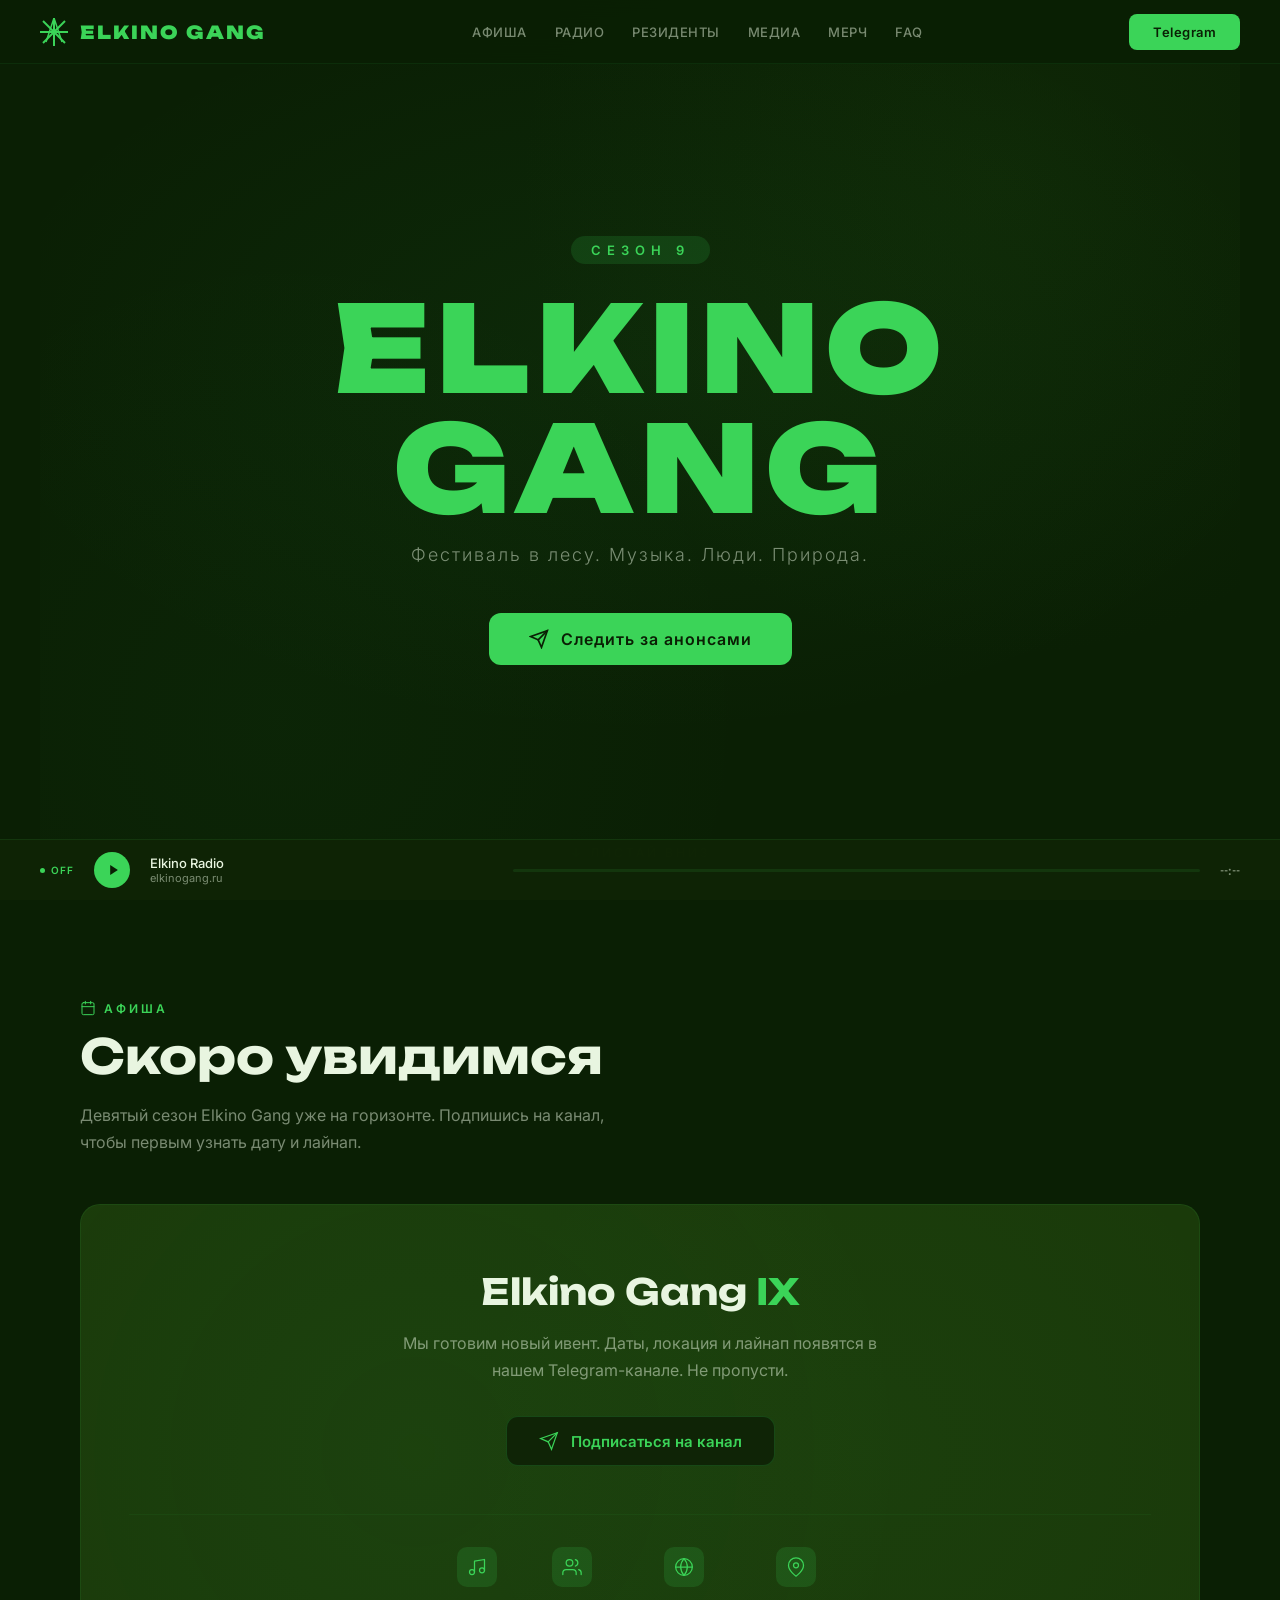
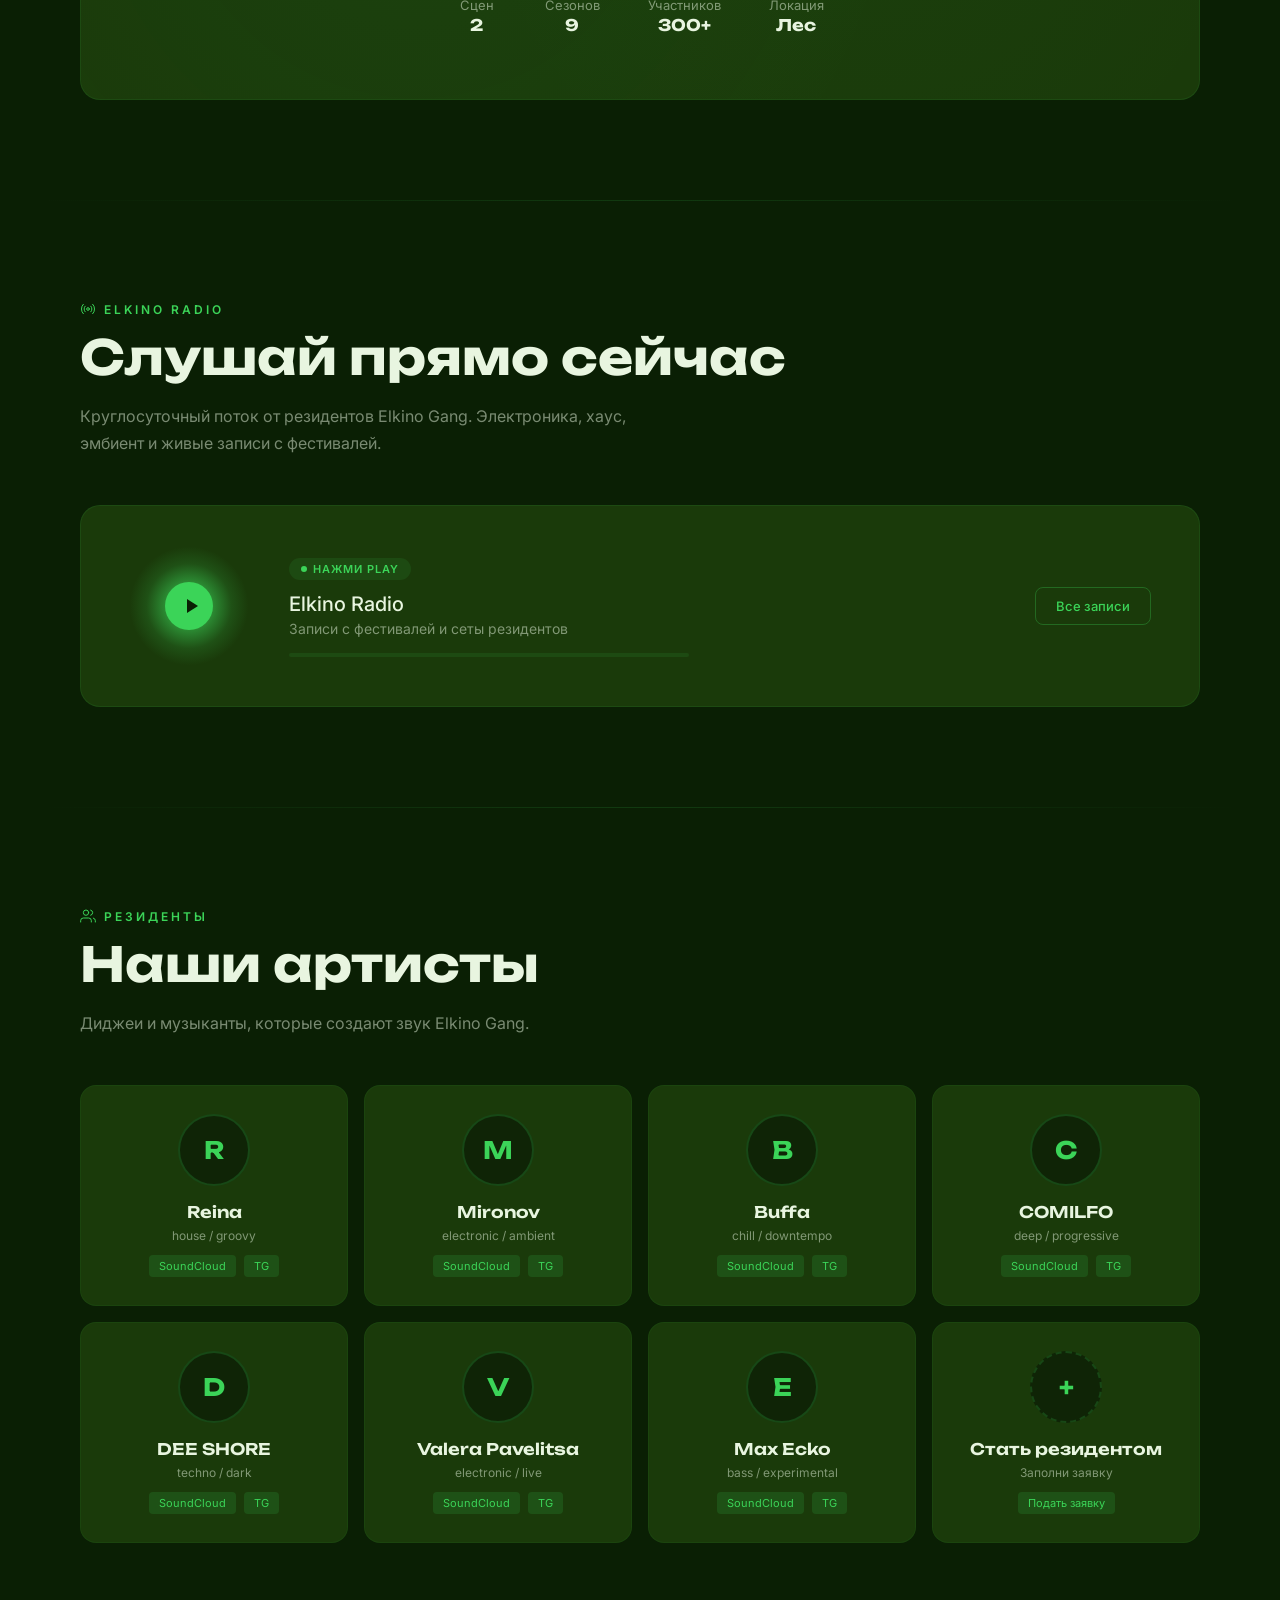
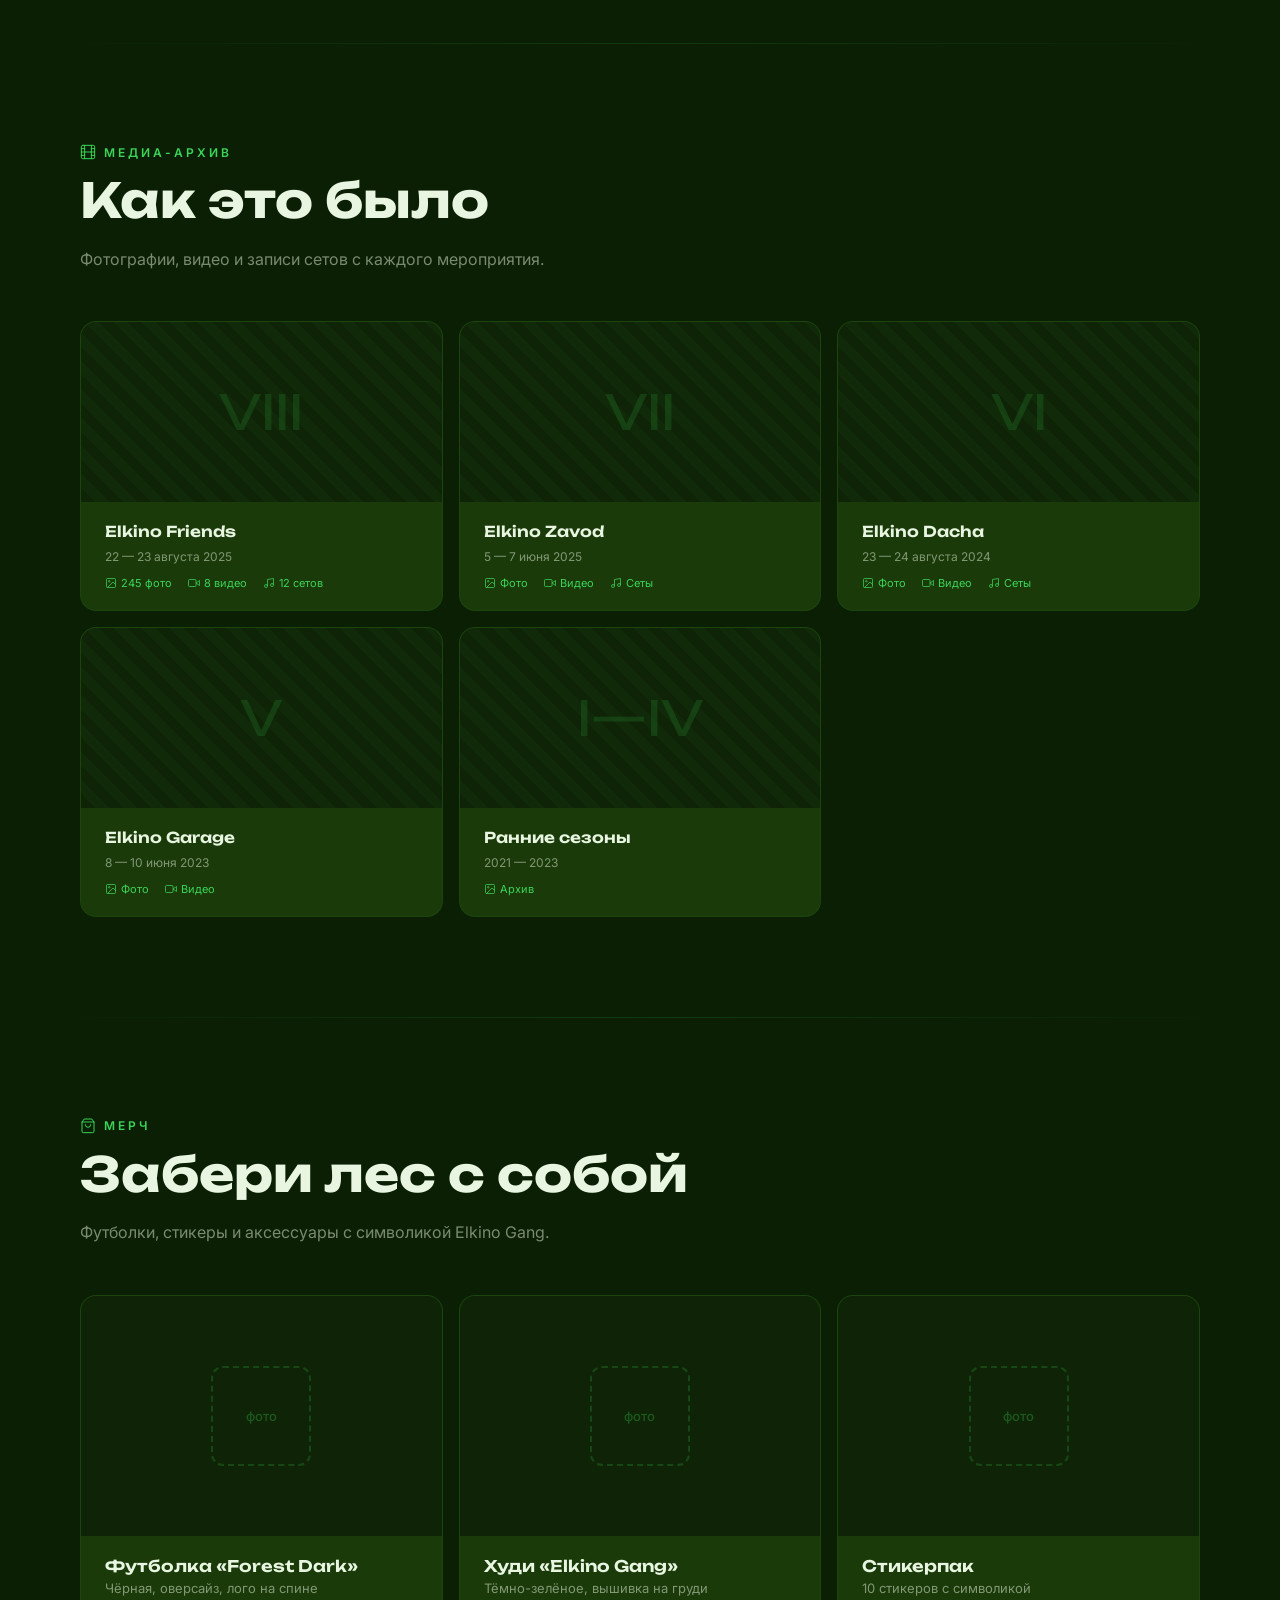
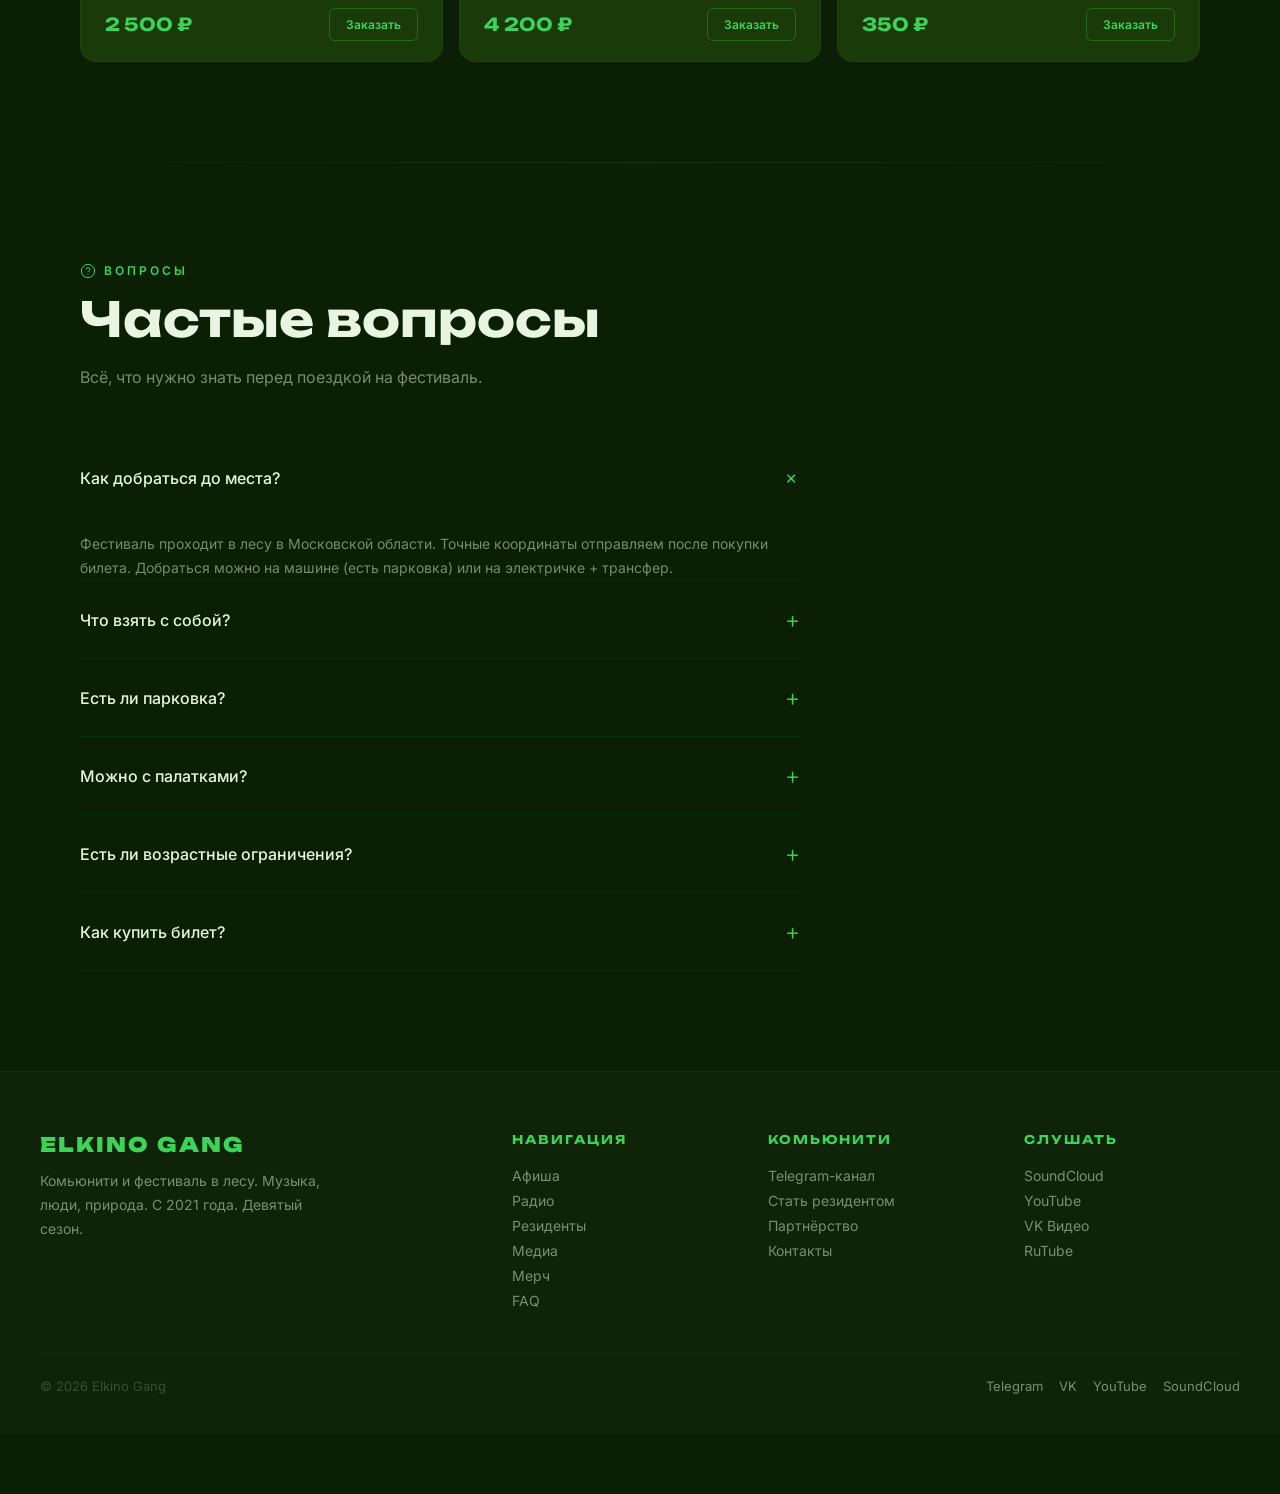
==== commit cfd41f4f: "expand archive: Friends, Zavod, Dacha, Garage" ====
--- a/index.html
+++ b/index.html
@@ -188,49 +188,15 @@
       <p class="section-desc">Фотографии, видео и записи сетов с каждого мероприятия.</p>
 
       <div class="archive-grid">
-        <article class="archive-card">
-          <div class="archive-thumb" role="img" aria-label="Обложка: Elkino x Friends, сезон VIII">
-            <div class="archive-thumb-pattern" aria-hidden="true"></div>
-            <div class="archive-thumb-icon" aria-hidden="true">VIII</div>
-          </div>
-          <div class="archive-body">
-            <h3 class="archive-title">Elkino x Friends</h3>
-            <p class="archive-meta">22 — 23 августа 2025</p>
-            <div class="archive-stats">
-              <span><svg viewBox="0 0 24 24" aria-hidden="true" focusable="false"><rect x="3" y="3" width="18" height="18" rx="2"/><circle cx="8.5" cy="8.5" r="1.5"/><path d="M21 15l-5-5L5 21"/></svg> 245 фото</span>
-              <span><svg viewBox="0 0 24 24" aria-hidden="true" focusable="false"><polygon points="23 7 16 12 23 17 23 7"/><rect x="1" y="5" width="15" height="14" rx="2"/></svg> 8 видео</span>
-              <span><svg viewBox="0 0 24 24" aria-hidden="true" focusable="false"><path d="M9 18V5l12-2v13"/><circle cx="6" cy="18" r="3"/><circle cx="18" cy="16" r="3"/></svg> 12 сетов</span>
-            </div>
-          </div>
-        </article>
-        <article class="archive-card">
-          <div class="archive-thumb" role="img" aria-label="Обложка: Elkino Gang VII">
-            <div class="archive-thumb-pattern" aria-hidden="true"></div>
-            <div class="archive-thumb-icon" aria-hidden="true">VII</div>
-          </div>
-          <div class="archive-body">
-            <h3 class="archive-title">Elkino Gang VII</h3>
-            <p class="archive-meta">Лето 2025</p>
-            <div class="archive-stats">
-              <span><svg viewBox="0 0 24 24" aria-hidden="true" focusable="false"><rect x="3" y="3" width="18" height="18" rx="2"/><circle cx="8.5" cy="8.5" r="1.5"/><path d="M21 15l-5-5L5 21"/></svg> 180 фото</span>
-              <span><svg viewBox="0 0 24 24" aria-hidden="true" focusable="false"><polygon points="23 7 16 12 23 17 23 7"/><rect x="1" y="5" width="15" height="14" rx="2"/></svg> 5 видео</span>
-              <span><svg viewBox="0 0 24 24" aria-hidden="true" focusable="false"><path d="M9 18V5l12-2v13"/><circle cx="6" cy="18" r="3"/><circle cx="18" cy="16" r="3"/></svg> 8 сетов</span>
-            </div>
-          </div>
-        </article>
-        <article class="archive-card">
-          <div class="archive-thumb" role="img" aria-label="Обложка: ранние сезоны I—VI">
-            <div class="archive-thumb-pattern" aria-hidden="true"></div>
-            <div class="archive-thumb-icon" aria-hidden="true">I—VI</div>
-          </div>
-          <div class="archive-body">
-            <h3 class="archive-title">Ранние сезоны</h3>
-            <p class="archive-meta">2021 — 2024</p>
-            <div class="archive-stats">
-              <span><svg viewBox="0 0 24 24" aria-hidden="true" focusable="false"><rect x="3" y="3" width="18" height="18" rx="2"/><circle cx="8.5" cy="8.5" r="1.5"/><path d="M21 15l-5-5L5 21"/></svg> Архив</span>
-            </div>
-          </div>
-        </article>
+        <div class="archive-card"><div class="archive-thumb"><div class="archive-thumb-pattern"></div><div class="archive-thumb-icon">VIII</div></div><div class="archive-body"><div class="archive-title">Elkino Friends</div><div class="archive-meta">22 — 23 августа 2025</div><div class="archive-stats"><span><svg viewBox="0 0 24 24"><rect x="3" y="3" width="18" height="18" rx="2"/><circle cx="8.5" cy="8.5" r="1.5"/><path d="M21 15l-5-5L5 21"/></svg> 245 фото</span><span><svg viewBox="0 0 24 24"><polygon points="23 7 16 12 23 17 23 7"/><rect x="1" y="5" width="15" height="14" rx="2"/></svg> 8 видео</span><span><svg viewBox="0 0 24 24"><path d="M9 18V5l12-2v13"/><circle cx="6" cy="18" r="3"/><circle cx="18" cy="16" r="3"/></svg> 12 сетов</span></div></div></div>
+
+        <div class="archive-card"><div class="archive-thumb"><div class="archive-thumb-pattern"></div><div class="archive-thumb-icon">VII</div></div><div class="archive-body"><div class="archive-title">Elkino Zavod</div><div class="archive-meta">5 — 7 июня 2025</div><div class="archive-stats"><span><svg viewBox="0 0 24 24"><rect x="3" y="3" width="18" height="18" rx="2"/><circle cx="8.5" cy="8.5" r="1.5"/><path d="M21 15l-5-5L5 21"/></svg> Фото</span><span><svg viewBox="0 0 24 24"><polygon points="23 7 16 12 23 17 23 7"/><rect x="1" y="5" width="15" height="14" rx="2"/></svg> Видео</span><span><svg viewBox="0 0 24 24"><path d="M9 18V5l12-2v13"/><circle cx="6" cy="18" r="3"/><circle cx="18" cy="16" r="3"/></svg> Сеты</span></div></div></div>
+
+        <div class="archive-card"><div class="archive-thumb"><div class="archive-thumb-pattern"></div><div class="archive-thumb-icon">VI</div></div><div class="archive-body"><div class="archive-title">Elkino Dacha</div><div class="archive-meta">23 — 24 августа 2024</div><div class="archive-stats"><span><svg viewBox="0 0 24 24"><rect x="3" y="3" width="18" height="18" rx="2"/><circle cx="8.5" cy="8.5" r="1.5"/><path d="M21 15l-5-5L5 21"/></svg> Фото</span><span><svg viewBox="0 0 24 24"><polygon points="23 7 16 12 23 17 23 7"/><rect x="1" y="5" width="15" height="14" rx="2"/></svg> Видео</span><span><svg viewBox="0 0 24 24"><path d="M9 18V5l12-2v13"/><circle cx="6" cy="18" r="3"/><circle cx="18" cy="16" r="3"/></svg> Сеты</span></div></div></div>
+
+        <div class="archive-card"><div class="archive-thumb"><div class="archive-thumb-pattern"></div><div class="archive-thumb-icon">V</div></div><div class="archive-body"><div class="archive-title">Elkino Garage</div><div class="archive-meta">8 — 10 июня 2023</div><div class="archive-stats"><span><svg viewBox="0 0 24 24"><rect x="3" y="3" width="18" height="18" rx="2"/><circle cx="8.5" cy="8.5" r="1.5"/><path d="M21 15l-5-5L5 21"/></svg> Фото</span><span><svg viewBox="0 0 24 24"><polygon points="23 7 16 12 23 17 23 7"/><rect x="1" y="5" width="15" height="14" rx="2"/></svg> Видео</span></div></div></div>
+
+        <div class="archive-card"><div class="archive-thumb"><div class="archive-thumb-pattern"></div><div class="archive-thumb-icon">I—IV</div></div><div class="archive-body"><div class="archive-title">Ранние сезоны</div><div class="archive-meta">2021 — 2023</div><div class="archive-stats"><span><svg viewBox="0 0 24 24"><rect x="3" y="3" width="18" height="18" rx="2"/><circle cx="8.5" cy="8.5" r="1.5"/><path d="M21 15l-5-5L5 21"/></svg> Архив</span></div></div></div>
       </div>
     </section>
 
--- a/css/main.css
+++ b/css/main.css
@@ -8,3 +8,4 @@
 @import url("base.css");
 @import url("layout.css");
 @import url("components.css");
+@import url("responsive.css");
